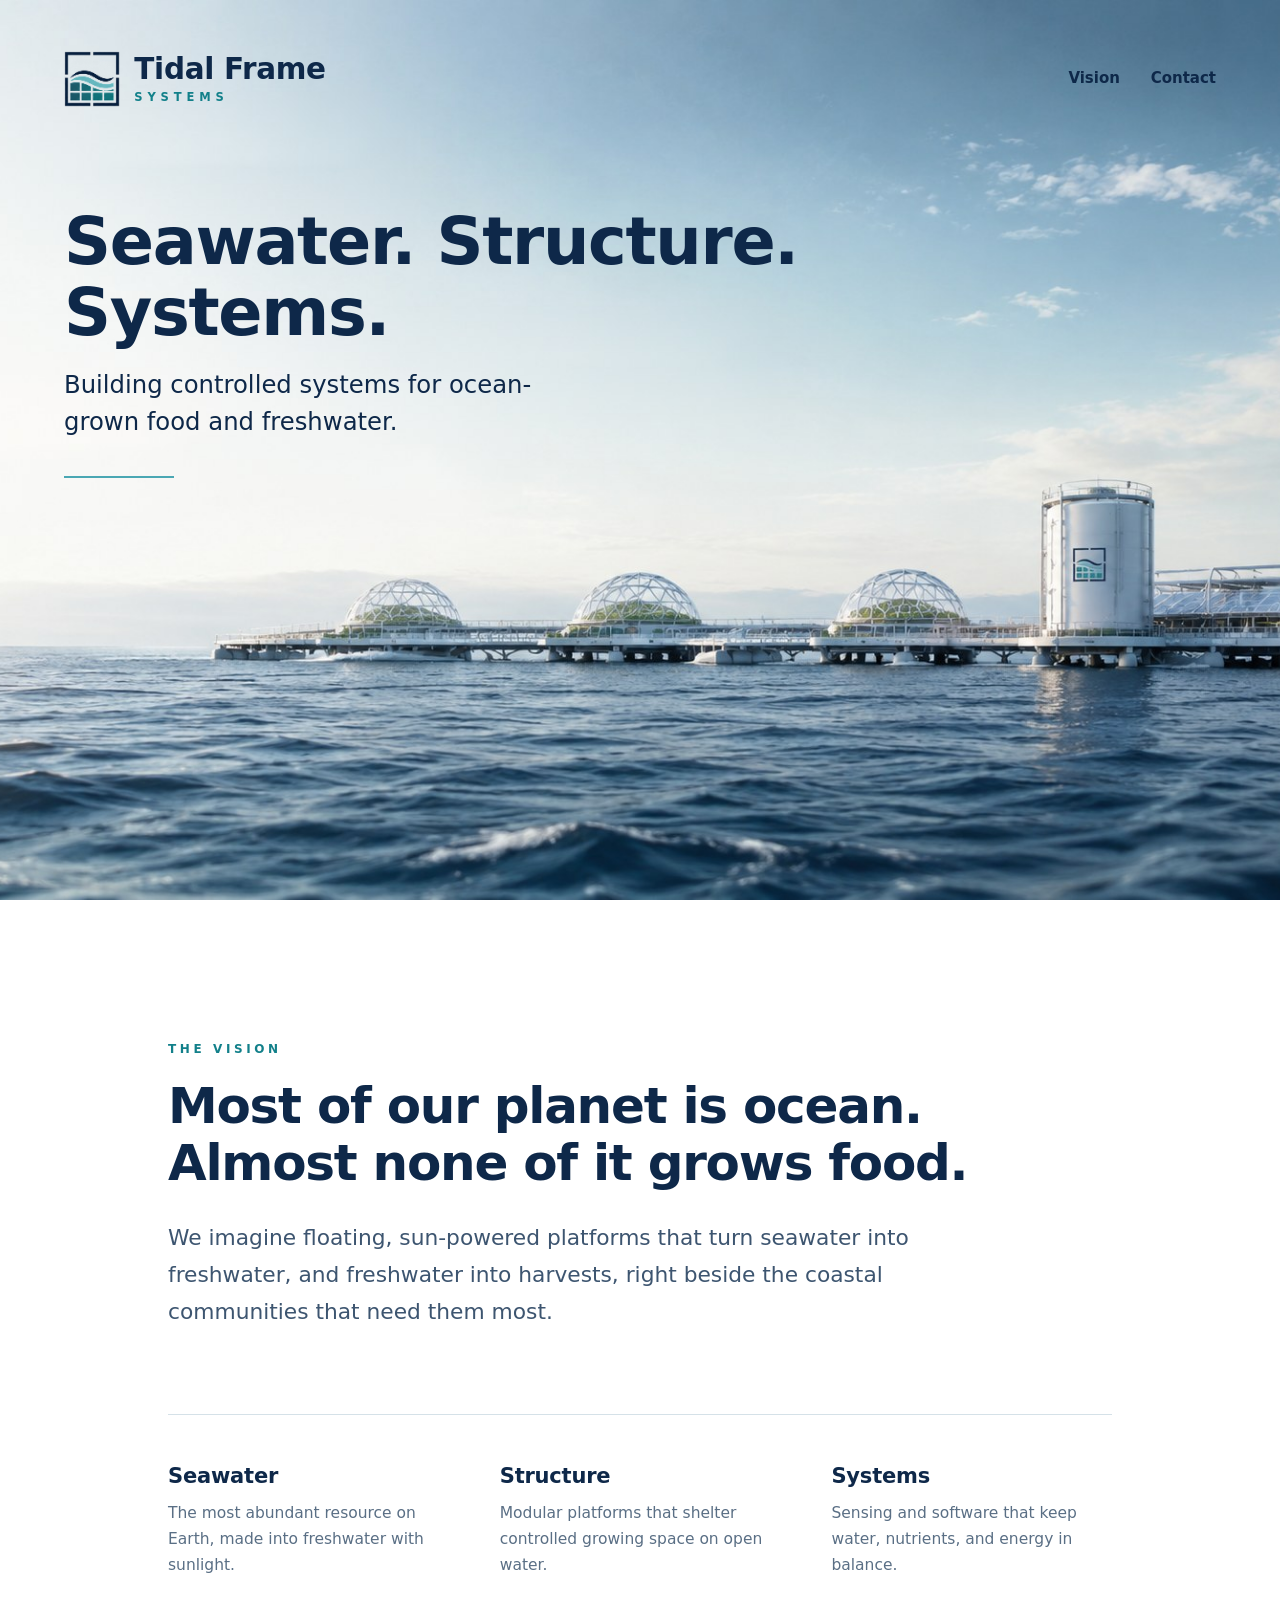
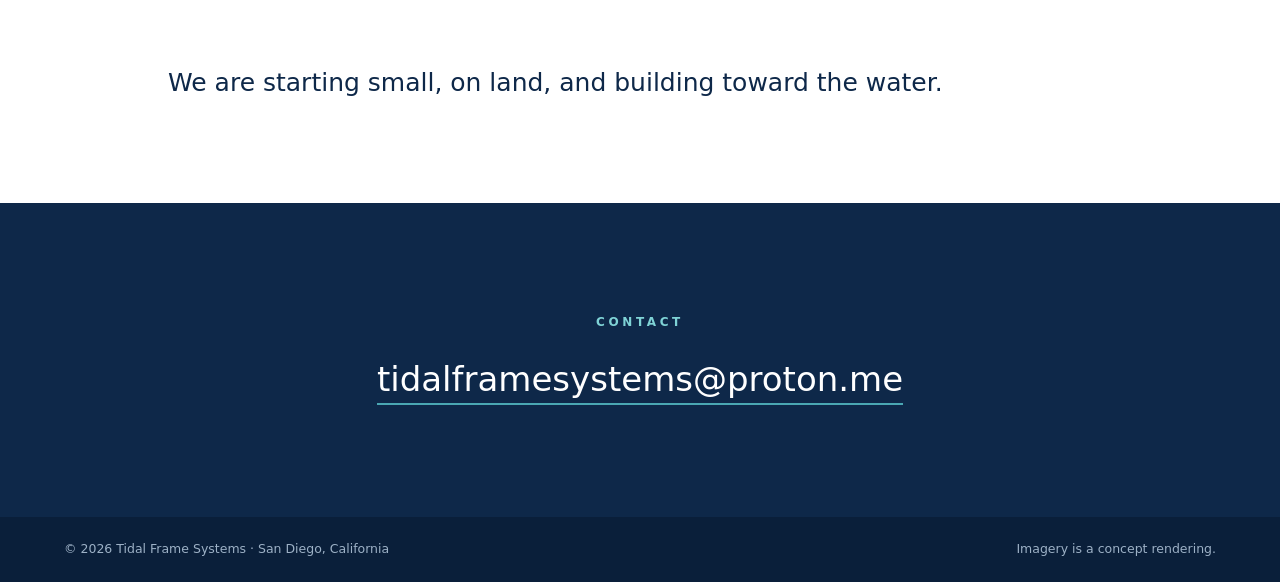
==== index.html @ 836513f4 "Initial commit: Tidal Frame Systems website Co-Authored-By: Claude Opus 5.5 <noreply@anthropic.com>" ====
<!doctype html>
<html lang="en">
<head>
  <meta charset="utf-8">
  <meta name="viewport" content="width=device-width, initial-scale=1">
  <meta name="theme-color" content="#0e2849">
  <title>Tidal Frame Systems — Seawater. Structure. Systems.</title>
  <meta name="description" content="Tidal Frame Systems is building controlled systems for ocean-grown food and freshwater.">
  <meta property="og:type" content="website">
  <meta property="og:url" content="https://tidalframesystems.github.io/">
  <meta property="og:title" content="Tidal Frame Systems">
  <meta property="og:description" content="Building controlled systems for ocean-grown food and freshwater.">
  <meta property="og:image" content="https://tidalframesystems.github.io/assets/social-preview.jpg">
  <meta name="twitter:card" content="summary_large_image">
  <link rel="icon" type="image/png" href="assets/favicon.png">
  <link rel="preload" as="image" href="assets/hero.jpg">
  <link rel="stylesheet" href="styles.css">
</head>
<body>
  <header class="hero" id="top">
    <div class="bar">
      <a class="brand" href="#top" aria-label="Tidal Frame Systems home">
        <img src="assets/tidalframe-mark.png" alt="" width="52" height="52">
        <span class="brand-text"><strong>Tidal Frame</strong><em>Systems</em></span>
      </a>
      <nav aria-label="Main"><a href="#vision">Vision</a><a href="#contact">Contact</a></nav>
    </div>
    <div class="hero-copy">
      <h1>Seawater. Structure. Systems.</h1>
      <p>Building controlled systems for ocean-grown food and freshwater.</p>
      <span class="rule" aria-hidden="true"></span>
    </div>
  </header>

  <main>
    <section class="vision" id="vision">
      <p class="eyebrow">The vision</p>
      <h2>Most of our planet is ocean. Almost none of it grows food.</h2>
      <p class="lede">We imagine floating, sun-powered platforms that turn seawater into freshwater, and freshwater into harvests, right beside the coastal communities that need them most.</p>
      <div class="trio">
        <div><h3>Seawater</h3><p>The most abundant resource on Earth, made into freshwater with sunlight.</p></div>
        <div><h3>Structure</h3><p>Modular platforms that shelter controlled growing space on open water.</p></div>
        <div><h3>Systems</h3><p>Sensing and software that keep water, nutrients, and energy in balance.</p></div>
      </div>
      <p class="closing">We are starting small, on land, and building toward the water.</p>
    </section>

    <section class="contact" id="contact">
      <p class="eyebrow">Contact</p>
      <a href="mailto:tidalframesystems@proton.me">tidalframesystems@proton.me</a>
    </section>
  </main>

  <footer><span>© <span id="year">2026</span> Tidal Frame Systems · San Diego, California</span><span>Imagery is a concept rendering.</span></footer>
  <script>document.getElementById('year').textContent=new Date().getFullYear();</script>
</body>
</html>
---- styles.css ----
:root{--navy:#0e2849;--teal:#12808a;--ink:#1c3350;--muted:#5a6f85;--sky:#eef4f7}
*{box-sizing:border-box}
html{scroll-behavior:smooth}
body{margin:0;font:17px/1.65 "Avenir Next",Montserrat,"Segoe UI",system-ui,-apple-system,Roboto,"Helvetica Neue",Arial,sans-serif;color:var(--ink);background:#fff;-webkit-font-smoothing:antialiased}
a{color:inherit}

/* Hero: the ocean image fills the first screen */
.hero{position:relative;min-height:100vh;min-height:100svh;background:#cfe0ea url(assets/hero.jpg) 60% 100%/cover no-repeat;color:var(--navy);padding:clamp(22px,4vw,56px) clamp(22px,5vw,84px);display:flex;flex-direction:column}
.bar{display:flex;align-items:center;justify-content:space-between;gap:20px}
.brand{display:flex;align-items:center;gap:14px;text-decoration:none}
.brand img{width:clamp(42px,4.4vw,60px);height:auto;display:block}
.brand-text{display:flex;flex-direction:column;line-height:1.05}
.brand-text strong{font-size:clamp(21px,2.3vw,32px);font-weight:600;letter-spacing:-.01em}
.brand-text em{font-style:normal;font-size:clamp(10px,.9vw,12.5px);letter-spacing:.42em;text-transform:uppercase;color:var(--teal);margin-top:6px;font-weight:600}
.bar nav{display:flex;gap:clamp(18px,2.4vw,34px);font-size:15px;font-weight:600}
.bar nav a{text-decoration:none;padding:6px 0;border-bottom:2px solid transparent}
.bar nav a:hover,.bar nav a:focus-visible{border-color:var(--teal)}
.hero-copy{margin-top:clamp(48px,11vh,130px);max-width:960px}
.hero h1{margin:0 0 18px;font-size:clamp(34px,5.1vw,70px);font-weight:600;letter-spacing:-.02em;line-height:1.1}
.hero-copy p{margin:0;font-size:clamp(18px,1.9vw,27px);font-weight:300;line-height:1.5;max-width:22em}
.rule{display:block;width:110px;height:2px;background:#4aa7b3;margin-top:clamp(26px,4vh,44px)}

/* Vision */
.vision{max-width:1040px;margin:0 auto;padding:clamp(72px,11vw,140px) clamp(22px,5vw,48px) clamp(56px,8vw,100px)}
.eyebrow{margin:0 0 18px;font-size:12px;font-weight:700;letter-spacing:.3em;text-transform:uppercase;color:var(--teal)}
h2{margin:0 0 26px;font-size:clamp(28px,4vw,50px);font-weight:600;letter-spacing:-.025em;line-height:1.15;color:var(--navy);max-width:17em}
.lede{font-size:clamp(18px,1.7vw,22px);font-weight:300;line-height:1.7;color:#3d5570;max-width:36em;margin:0}
.trio{display:grid;grid-template-columns:repeat(3,1fr);gap:clamp(22px,4vw,54px);margin:clamp(48px,7vw,84px) 0 0;border-top:1px solid #d5e1e8;padding-top:clamp(28px,4vw,44px)}
.trio h3{margin:0 0 8px;font-size:21px;font-weight:600;color:var(--navy);letter-spacing:-.01em}
.trio p{margin:0;font-size:15.5px;color:var(--muted);line-height:1.65}
.closing{margin:clamp(48px,7vw,84px) 0 0;font-size:clamp(19px,2vw,25px);font-weight:500;color:var(--navy)}

/* Contact */
.contact{background:var(--navy);color:#fff;text-align:center;padding:clamp(64px,9vw,110px) 22px}
.contact .eyebrow{color:#7fd3d6}
.contact a{font-size:clamp(19px,3.2vw,34px);font-weight:500;text-decoration:none;border-bottom:2px solid #4aa7b3;padding-bottom:4px;overflow-wrap:anywhere}
.contact a:hover,.contact a:focus-visible{color:#9be3e4}

footer{background:#0a1f3a;color:#9db1c6;font-size:12.5px;display:flex;flex-wrap:wrap;justify-content:space-between;gap:8px 24px;padding:22px clamp(22px,5vw,84px)}

@media(max-width:720px){
  .hero{background-position:82% 100%}
  .hero-copy{margin-top:9vh}
  .trio{grid-template-columns:1fr}
}
@media(prefers-reduced-motion:reduce){html{scroll-behavior:auto}}
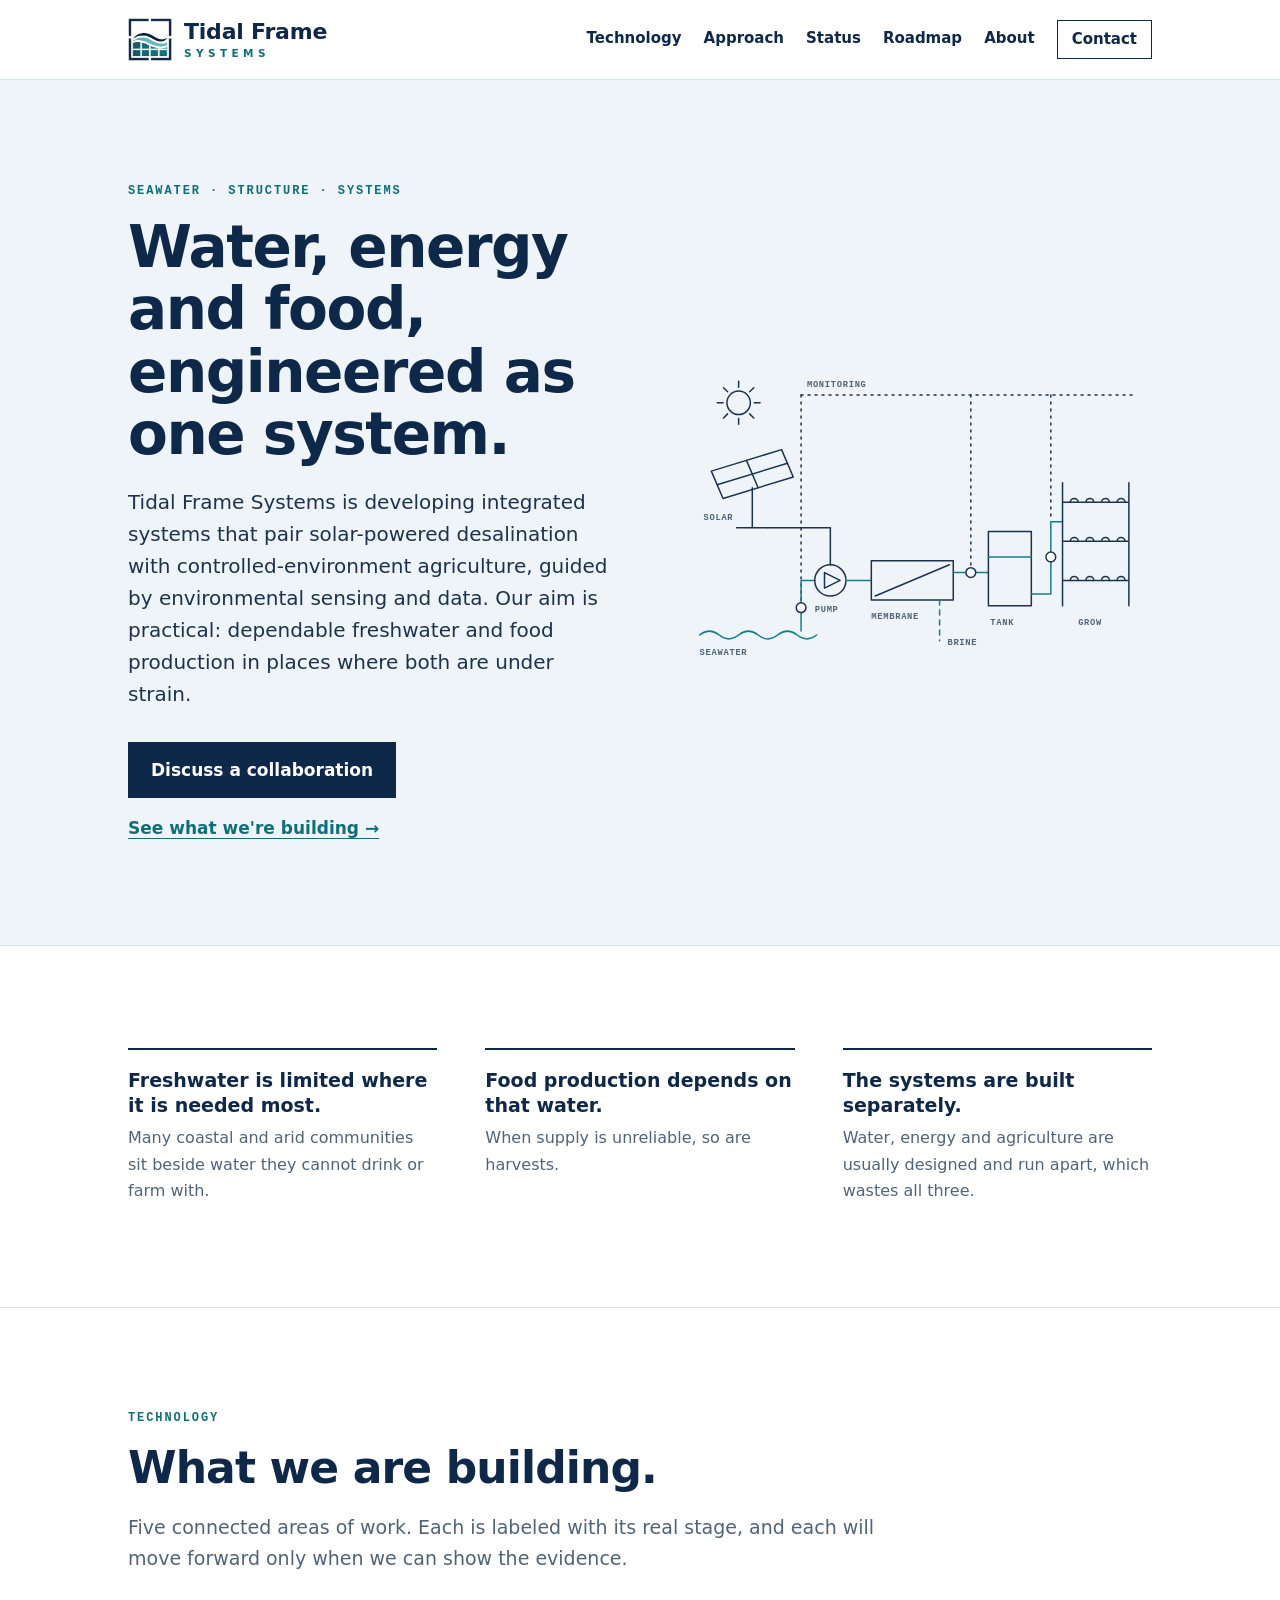
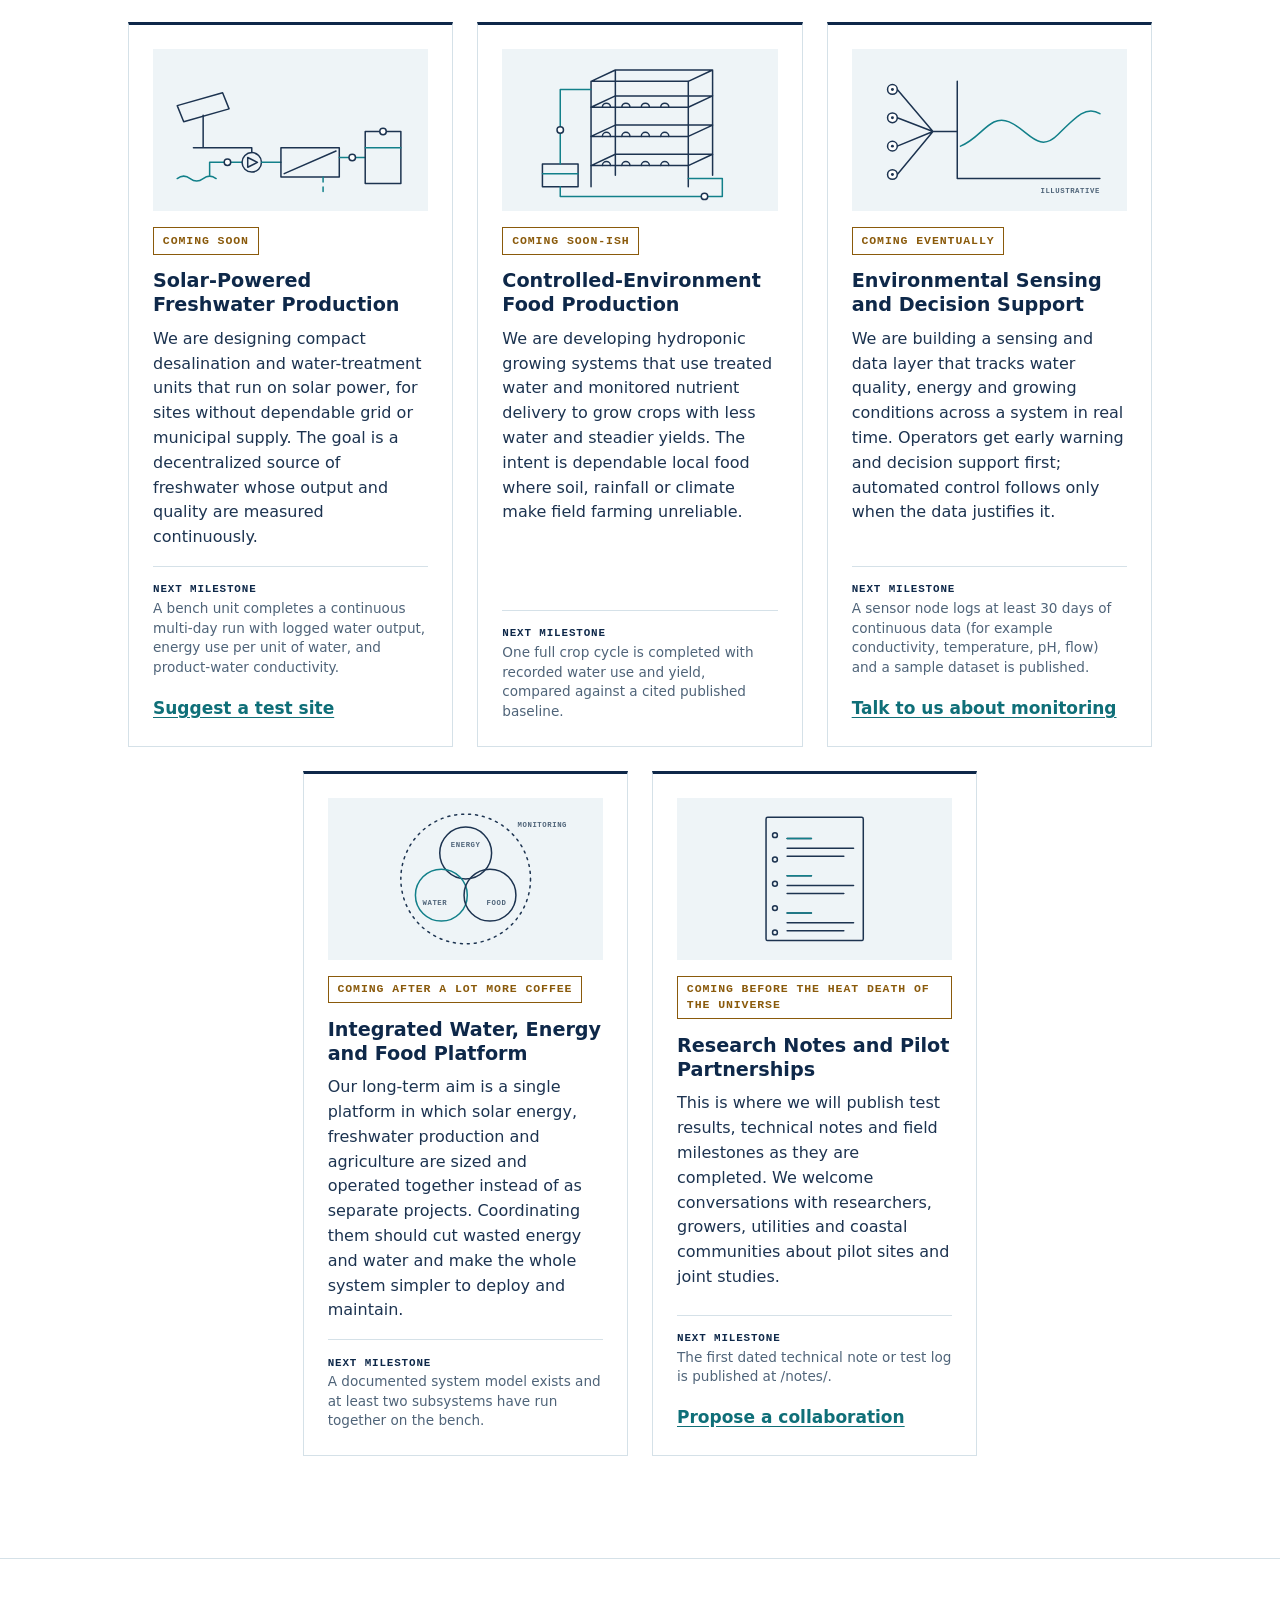
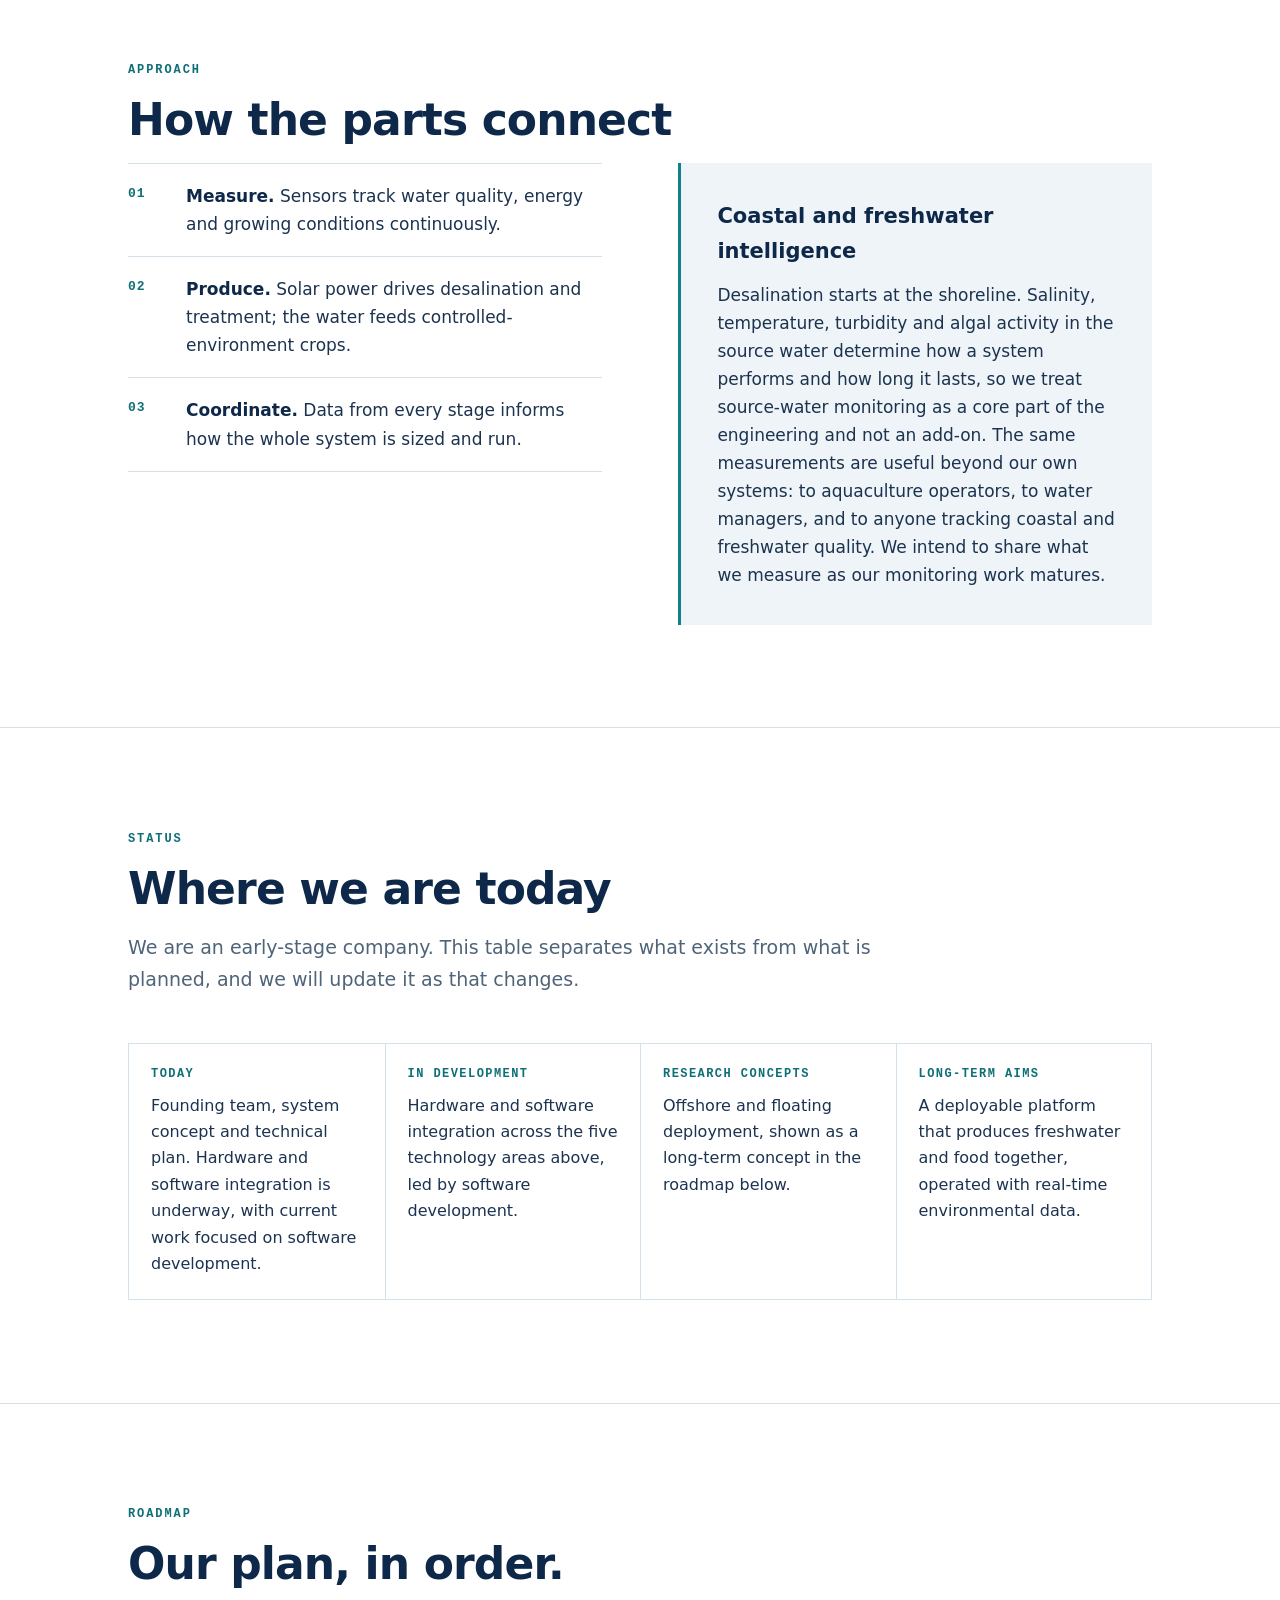
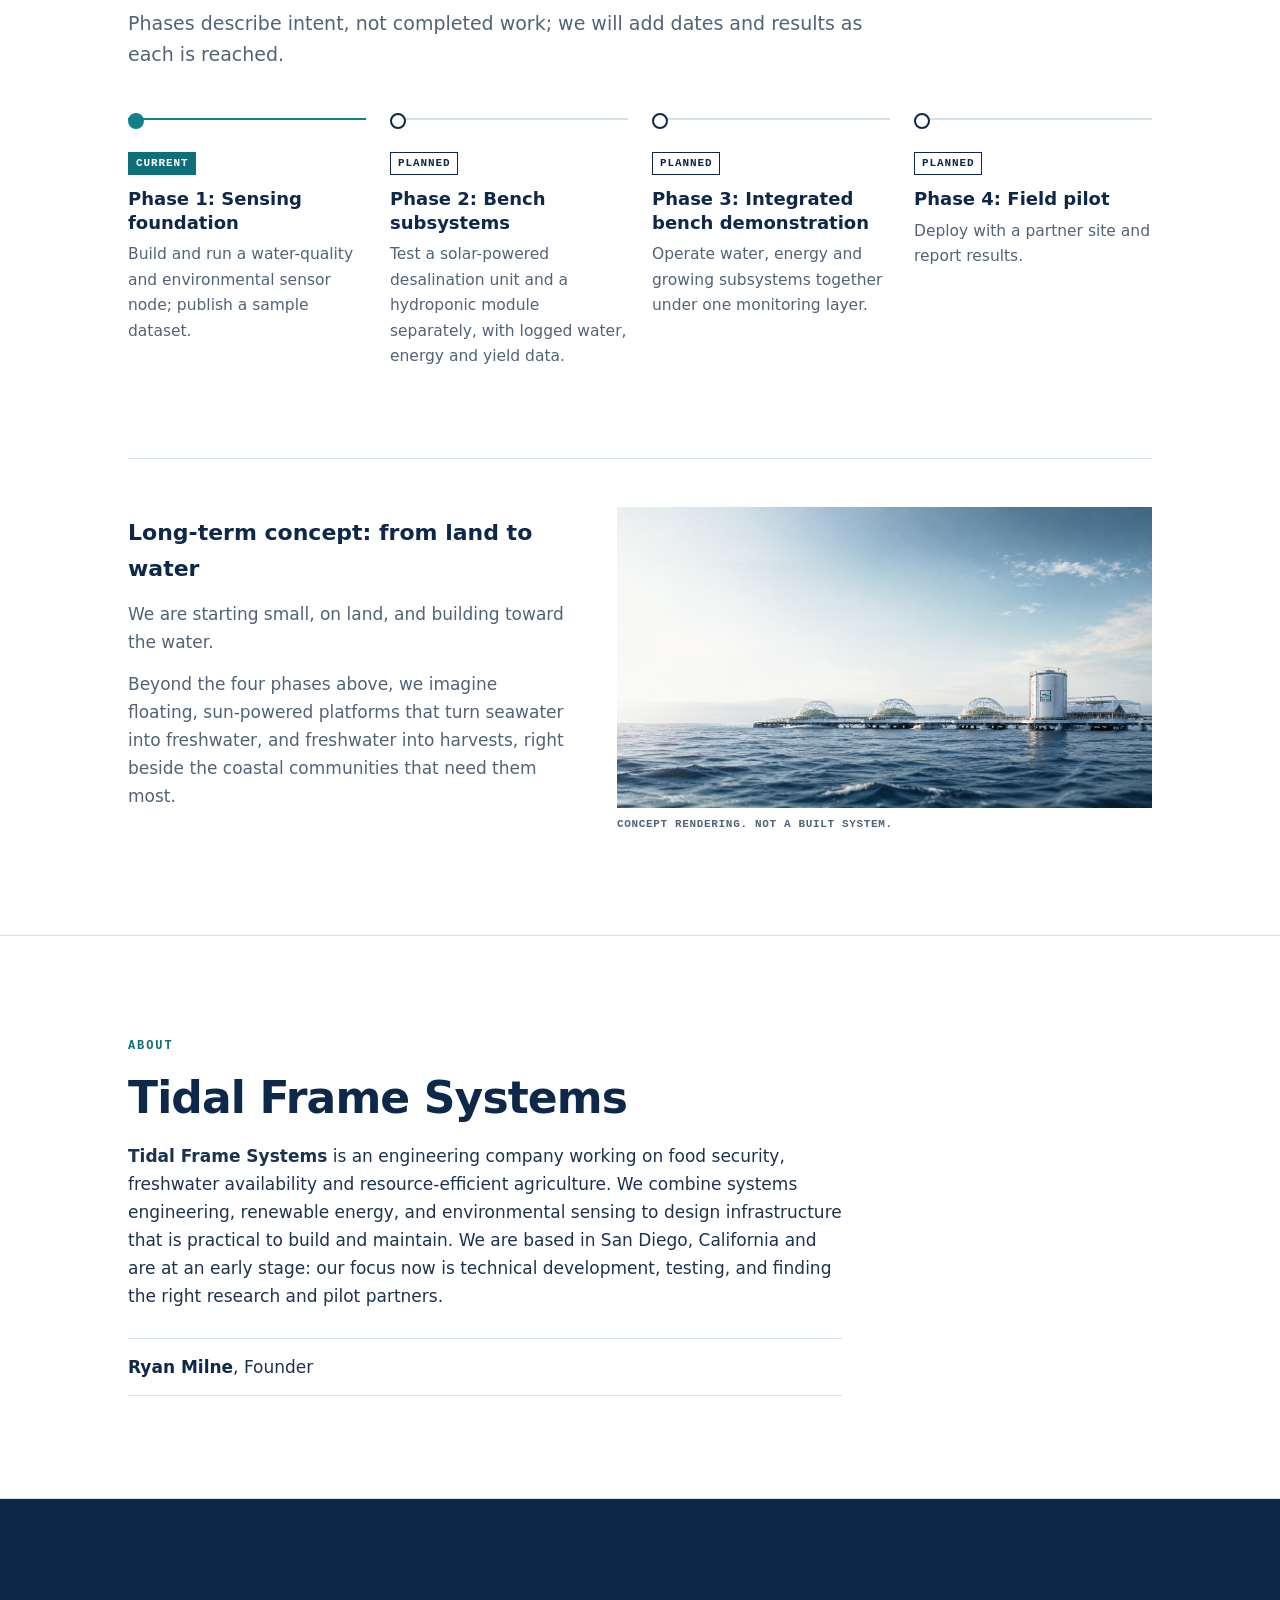
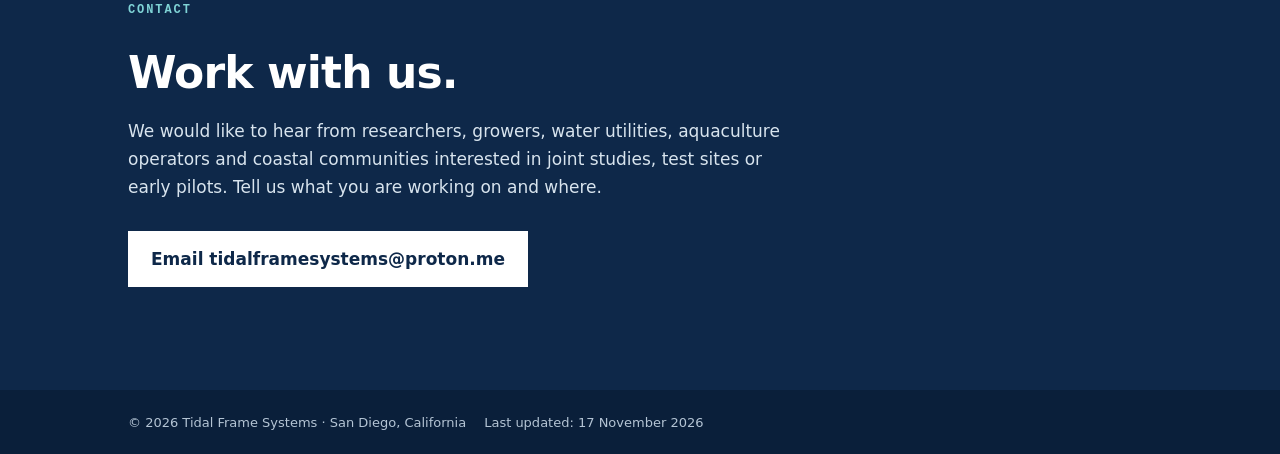
==== commit 1e35b182: "Rebuild site for credibility: technology, status and roadmap - Replace full-screen concept hero with" ====
--- a/index.html
+++ b/index.html
@@ -4,54 +4,332 @@
   <meta charset="utf-8">
   <meta name="viewport" content="width=device-width, initial-scale=1">
   <meta name="theme-color" content="#0e2849">
-  <title>Tidal Frame Systems — Seawater. Structure. Systems.</title>
-  <meta name="description" content="Tidal Frame Systems is building controlled systems for ocean-grown food and freshwater.">
+  <title>Tidal Frame Systems | Integrated water, energy and food systems</title>
+  <meta name="description" content="Tidal Frame Systems is developing solar-powered desalination, controlled-environment agriculture and environmental sensing as one integrated system. Early-stage; open to research and pilot partners.">
   <meta property="og:type" content="website">
   <meta property="og:url" content="https://tidalframesystems.github.io/">
-  <meta property="og:title" content="Tidal Frame Systems">
-  <meta property="og:description" content="Building controlled systems for ocean-grown food and freshwater.">
-  <meta property="og:image" content="https://tidalframesystems.github.io/assets/social-preview.jpg">
-  <meta name="twitter:card" content="summary_large_image">
+  <meta property="og:title" content="Tidal Frame Systems | Integrated water, energy and food systems">
+  <meta property="og:description" content="Tidal Frame Systems is developing solar-powered desalination, controlled-environment agriculture and environmental sensing as one integrated system. Early-stage; open to research and pilot partners.">
+  <meta name="twitter:card" content="summary">
   <link rel="icon" type="image/png" href="assets/favicon.png">
-  <link rel="preload" as="image" href="assets/hero.jpg">
   <link rel="stylesheet" href="styles.css">
 </head>
 <body>
-  <header class="hero" id="top">
-    <div class="bar">
-      <a class="brand" href="#top" aria-label="Tidal Frame Systems home">
-        <img src="assets/tidalframe-mark.png" alt="" width="52" height="52">
+  <a class="skip" href="#main">Skip to content</a>
+
+  <header class="site-header">
+    <div class="wrap bar">
+      <a class="brand" href="#main" aria-label="Tidal Frame Systems, back to top">
+        <img src="assets/tidalframe-mark.png" alt="" width="44" height="43">
         <span class="brand-text"><strong>Tidal Frame</strong><em>Systems</em></span>
       </a>
-      <nav aria-label="Main"><a href="#vision">Vision</a><a href="#contact">Contact</a></nav>
-    </div>
-    <div class="hero-copy">
-      <h1>Seawater. Structure. Systems.</h1>
-      <p>Building controlled systems for ocean-grown food and freshwater.</p>
-      <span class="rule" aria-hidden="true"></span>
+      <nav aria-label="Main">
+        <a href="#technology">Technology</a>
+        <a href="#approach">Approach</a>
+        <a href="#status">Status</a>
+        <a href="#roadmap">Roadmap</a>
+        <a href="#about">About</a>
+        <a class="nav-cta" href="#contact">Contact</a>
+      </nav>
     </div>
   </header>
 
-  <main>
-    <section class="vision" id="vision">
-      <p class="eyebrow">The vision</p>
-      <h2>Most of our planet is ocean. Almost none of it grows food.</h2>
-      <p class="lede">We imagine floating, sun-powered platforms that turn seawater into freshwater, and freshwater into harvests, right beside the coastal communities that need them most.</p>
-      <div class="trio">
-        <div><h3>Seawater</h3><p>The most abundant resource on Earth, made into freshwater with sunlight.</p></div>
-        <div><h3>Structure</h3><p>Modular platforms that shelter controlled growing space on open water.</p></div>
-        <div><h3>Systems</h3><p>Sensing and software that keep water, nutrients, and energy in balance.</p></div>
-      </div>
-      <p class="closing">We are starting small, on land, and building toward the water.</p>
-    </section>
-
-    <section class="contact" id="contact">
-      <p class="eyebrow">Contact</p>
-      <a href="mailto:tidalframesystems@proton.me">tidalframesystems@proton.me</a>
+  <main id="main">
+    <!-- HERO -->
+    <section class="hero" aria-labelledby="hero-title">
+      <div class="wrap hero-grid">
+        <div>
+          <p class="eyebrow">Seawater · Structure · Systems</p>
+          <h1 id="hero-title">Water, energy and food, engineered as one system.</h1>
+          <p class="hero-lede">Tidal Frame Systems is developing integrated systems that pair solar-powered desalination with controlled-environment agriculture, guided by environmental sensing and data. Our aim is practical: dependable freshwater and food production in places where both are under strain.</p>
+          <div class="hero-actions">
+            <a class="btn" href="#contact">Discuss a collaboration</a>
+            <a class="text-link" href="#technology">See what we're building →</a>
+          </div>
+        </div>
+        <figure class="hero-figure">
+          <svg class="dg" viewBox="0 0 480 320" role="img" aria-label="Line diagram of the system: a solar panel powers a pump that draws seawater through a membrane unit into a freshwater tank, which feeds a hydroponic grow rack. Sensor points along the water path report to a shared monitoring line.">
+            <path d="M120 40H460" class="bus"/>
+            <text x="126" y="32">MONITORING</text>
+            <path d="M120 40V253M294 40V217M376 40V164" class="bus"/>
+            <circle cx="56" cy="48" r="12"/>
+            <path d="M72 48h6M40 48h-6M56 32v-6M56 64v6M67.3 36.7l4.2-4.2M44.7 36.7l-4.2-4.2M67.3 59.3l4.2 4.2M44.7 59.3l-4.2 4.2"/>
+            <polygon points="28,118 100,96 112,124 40,146"/>
+            <path d="M64 107L76 135M34 132L106 110"/>
+            <path d="M70 135V176M54 176H86"/>
+            <text x="20" y="168">SOLAR</text>
+            <path d="M86 176H150V214"/>
+            <path d="M16 286q10-8 20 0t20 0t20 0t20 0t20 0t20 0" class="w"/>
+            <text x="16" y="306">SEAWATER</text>
+            <path d="M120 282V230H134" class="w"/>
+            <circle cx="150" cy="230" r="16"/>
+            <path d="M144 222L160 230L144 238Z"/>
+            <text x="134" y="262">PUMP</text>
+            <path d="M166 230H192" class="w"/>
+            <rect x="192" y="210" width="84" height="40"/>
+            <path d="M196 246L272 214"/>
+            <text x="192" y="270">MEMBRANE</text>
+            <path d="M262 250V292" class="w dash"/>
+            <text x="270" y="296">BRINE</text>
+            <path d="M276 222H312" class="w"/>
+            <rect x="312" y="180" width="44" height="76"/>
+            <path d="M312 206H356" class="w"/>
+            <text x="314" y="276">TANK</text>
+            <path d="M356 244H376V170H388" class="w"/>
+            <path d="M388 130V256M456 130V256M388 150H456M388 190H456M388 230H456"/>
+            <path d="M396 150a4 4 0 0 1 8 0m8 0a4 4 0 0 1 8 0m8 0a4 4 0 0 1 8 0m8 0a4 4 0 0 1 8 0M396 190a4 4 0 0 1 8 0m8 0a4 4 0 0 1 8 0m8 0a4 4 0 0 1 8 0m8 0a4 4 0 0 1 8 0M396 230a4 4 0 0 1 8 0m8 0a4 4 0 0 1 8 0m8 0a4 4 0 0 1 8 0m8 0a4 4 0 0 1 8 0"/>
+            <text x="404" y="276">GROW</text>
+            <circle cx="120" cy="258" r="5" class="s"/>
+            <circle cx="294" cy="222" r="5" class="s"/>
+            <circle cx="376" cy="206" r="5" class="s"/>
+          </svg>
+        </figure>
+      </div>
+    </section>
+
+    <!-- PROBLEM -->
+    <section class="section" aria-labelledby="problem-title">
+      <div class="wrap">
+        <h2 class="visually-hidden" id="problem-title">The problem</h2>
+        <ul class="problem-list">
+          <li><strong>Freshwater is limited where it is needed most.</strong>Many coastal and arid communities sit beside water they cannot drink or farm with.</li>
+          <li><strong>Food production depends on that water.</strong>When supply is unreliable, so are harvests.</li>
+          <li><strong>The systems are built separately.</strong>Water, energy and agriculture are usually designed and run apart, which wastes all three.</li>
+        </ul>
+      </div>
+    </section>
+
+    <!-- TECHNOLOGY -->
+    <section class="section" id="technology" aria-labelledby="technology-title">
+      <div class="wrap">
+        <p class="eyebrow">Technology</p>
+        <h2 id="technology-title">What we are building.</h2>
+        <p class="intro">Five connected areas of work. Each is labeled with its real stage, and each will move forward only when we can show the evidence.</p>
+
+        <div class="card-grid">
+          <!-- A. Sustainable Water -->
+          <article class="tech-card" data-status="coming-soon" aria-labelledby="card-water-title">
+            <figure class="tech-card__figure">
+              <svg class="dg" viewBox="0 0 320 180" role="img" aria-label="Line diagram of a solar panel powering a pump and membrane unit that fills a freshwater tank, with sensor points marked.">
+                <polygon points="20,60 76,44 84,64 28,80"/>
+                <path d="M52 72V112M40 112H64M64 112H112V118"/>
+                <path d="M20 150q8-6 16 0t16 0t16 0" class="w"/>
+                <path d="M60 146V130H100" class="w"/>
+                <circle cx="112" cy="130" r="12"/>
+                <path d="M107 124L119 130L107 136Z"/>
+                <path d="M124 130H148" class="w"/>
+                <rect x="148" y="112" width="72" height="36"/>
+                <path d="M152 144L216 116"/>
+                <path d="M200 148V166" class="w dash"/>
+                <path d="M220 124H252" class="w"/>
+                <rect x="252" y="92" width="44" height="64"/>
+                <path d="M252 112H296" class="w"/>
+                <circle cx="82" cy="130" r="4" class="s"/>
+                <circle cx="236" cy="124" r="4" class="s"/>
+                <circle cx="274" cy="92" r="4" class="s"/>
+              </svg>
+            </figure>
+            <p class="tech-card__status">Coming soon</p>
+            <h3 class="tech-card__title" id="card-water-title">Solar-Powered Freshwater Production</h3>
+            <p class="tech-card__body">We are designing compact desalination and water-treatment units that run on solar power, for sites without dependable grid or municipal supply. The goal is a decentralized source of freshwater whose output and quality are measured continuously.</p>
+            <p class="tech-card__milestone"><b>Next milestone</b>A bench unit completes a continuous multi-day run with logged water output, energy use per unit of water, and product-water conductivity.</p>
+            <a class="tech-card__action" href="#contact">Suggest a test site</a>
+          </article>
+
+          <!-- B. Intelligent Agriculture -->
+          <article class="tech-card" data-status="coming-soon" aria-labelledby="card-agri-title">
+            <figure class="tech-card__figure">
+              <svg class="dg" viewBox="0 0 320 180" role="img" aria-label="Line drawing of a three-tier hydroponic rack with a recirculating water loop.">
+                <path d="M100 30V160M220 30V160M130 16V146M250 16V146M100 30H220L250 16H130Z"/>
+                <path d="M100 62H220L250 48H130ZM100 98H220L250 84H130ZM100 134H220L250 120H130Z"/>
+                <path d="M114 62a5 5 0 0 1 10 0m14 0a5 5 0 0 1 10 0m14 0a5 5 0 0 1 10 0m14 0a5 5 0 0 1 10 0M114 98a5 5 0 0 1 10 0m14 0a5 5 0 0 1 10 0m14 0a5 5 0 0 1 10 0m14 0a5 5 0 0 1 10 0M114 134a5 5 0 0 1 10 0m14 0a5 5 0 0 1 10 0m14 0a5 5 0 0 1 10 0m14 0a5 5 0 0 1 10 0"/>
+                <rect x="40" y="132" width="44" height="28"/>
+                <path d="M40 144H84" class="w"/>
+                <path d="M62 132V40H100" class="w"/>
+                <path d="M220 150H262V172H62V160" class="w"/>
+                <circle cx="62" cy="90" r="4" class="s"/>
+                <circle cx="240" cy="172" r="4" class="s"/>
+              </svg>
+            </figure>
+            <p class="tech-card__status">Coming soon-ish</p>
+            <h3 class="tech-card__title" id="card-agri-title">Controlled-Environment Food Production</h3>
+            <p class="tech-card__body">We are developing hydroponic growing systems that use treated water and monitored nutrient delivery to grow crops with less water and steadier yields. The intent is dependable local food where soil, rainfall or climate make field farming unreliable.</p>
+            <p class="tech-card__milestone"><b>Next milestone</b>One full crop cycle is completed with recorded water use and yield, compared against a cited published baseline.</p>
+          </article>
+
+          <!-- C. AI and Environmental Intelligence -->
+          <article class="tech-card" data-status="coming-soon" aria-labelledby="card-sensing-title">
+            <figure class="tech-card__figure">
+              <svg class="dg" viewBox="0 0 320 180" role="img" aria-label="Schematic of four sensor nodes sending readings to a single monitoring trace. Illustrative, not measured data.">
+                <path d="M46 40L90 92M46 75L90 92M46 110L90 92M46 145L90 92M90 92H120"/>
+                <circle cx="40" cy="40" r="6" class="s"/>
+                <circle cx="40" cy="75" r="6" class="s"/>
+                <circle cx="40" cy="110" r="6" class="s"/>
+                <circle cx="40" cy="145" r="6" class="s"/>
+                <circle cx="40" cy="40" r="1.8" class="dot"/>
+                <circle cx="40" cy="75" r="1.8" class="dot"/>
+                <circle cx="40" cy="110" r="1.8" class="dot"/>
+                <circle cx="40" cy="145" r="1.8" class="dot"/>
+                <path d="M120 30V150H296"/>
+                <path d="M124 110C150 100 160 70 184 80S220 120 244 96S280 60 296 70" class="w"/>
+                <text x="296" y="168" text-anchor="end">ILLUSTRATIVE</text>
+              </svg>
+            </figure>
+            <p class="tech-card__status">Coming eventually</p>
+            <h3 class="tech-card__title" id="card-sensing-title">Environmental Sensing and Decision Support</h3>
+            <p class="tech-card__body">We are building a sensing and data layer that tracks water quality, energy and growing conditions across a system in real time. Operators get early warning and decision support first; automated control follows only when the data justifies it.</p>
+            <p class="tech-card__milestone"><b>Next milestone</b>A sensor node logs at least 30 days of continuous data (for example conductivity, temperature, pH, flow) and a sample dataset is published.</p>
+            <a class="tech-card__action" href="#contact">Talk to us about monitoring</a>
+          </article>
+
+          <!-- D. Integrated Resource Systems -->
+          <article class="tech-card" data-status="coming-soon" aria-labelledby="card-platform-title">
+            <figure class="tech-card__figure">
+              <svg class="dg" viewBox="0 0 320 180" role="img" aria-label="Block diagram of three linked loops for energy, water and food inside a monitoring ring.">
+                <circle cx="160" cy="90" r="80" class="bus"/>
+                <circle cx="160" cy="58" r="32"/>
+                <circle cx="130" cy="110" r="32" class="w"/>
+                <circle cx="190" cy="110" r="32"/>
+                <text x="160" y="50" text-anchor="middle">ENERGY</text>
+                <text x="122" y="122" text-anchor="middle">WATER</text>
+                <text x="198" y="122" text-anchor="middle">FOOD</text>
+                <text x="224" y="26">MONITORING</text>
+              </svg>
+            </figure>
+            <p class="tech-card__status">Coming after a lot more coffee</p>
+            <h3 class="tech-card__title" id="card-platform-title">Integrated Water, Energy and Food Platform</h3>
+            <p class="tech-card__body">Our long-term aim is a single platform in which solar energy, freshwater production and agriculture are sized and operated together instead of as separate projects. Coordinating them should cut wasted energy and water and make the whole system simpler to deploy and maintain.</p>
+            <p class="tech-card__milestone"><b>Next milestone</b>A documented system model exists and at least two subsystems have run together on the bench.</p>
+          </article>
+
+          <!-- E. Research, Prototypes and Partnerships -->
+          <article class="tech-card" data-status="coming-soon" aria-labelledby="card-notes-title">
+            <figure class="tech-card__figure">
+              <svg class="dg" viewBox="0 0 320 180" role="img" aria-label="Outline of a notebook page with empty dated entries.">
+                <rect x="100" y="14" width="120" height="152" rx="2"/>
+                <circle cx="111" cy="36" r="3"/>
+                <circle cx="111" cy="66" r="3"/>
+                <circle cx="111" cy="96" r="3"/>
+                <circle cx="111" cy="126" r="3"/>
+                <circle cx="111" cy="156" r="3"/>
+                <path d="M126 40H156M126 52H208M126 62H196" />
+                <path d="M126 86H156M126 98H208M126 108H196" />
+                <path d="M126 132H156M126 144H208M126 154H196" />
+                <path d="M126 40H156M126 86H156M126 132H156" class="w"/>
+              </svg>
+            </figure>
+            <p class="tech-card__status">Coming before the heat death of the universe</p>
+            <h3 class="tech-card__title" id="card-notes-title">Research Notes and Pilot Partnerships</h3>
+            <p class="tech-card__body">This is where we will publish test results, technical notes and field milestones as they are completed. We welcome conversations with researchers, growers, utilities and coastal communities about pilot sites and joint studies.</p>
+            <p class="tech-card__milestone"><b>Next milestone</b>The first dated technical note or test log is published at /notes/.</p>
+            <a class="tech-card__action" href="#contact">Propose a collaboration</a>
+          </article>
+        </div>
+      </div>
+    </section>
+
+    <!-- APPROACH -->
+    <section class="section" id="approach" aria-labelledby="approach-title">
+      <div class="wrap">
+        <p class="eyebrow">Approach</p>
+        <h2 id="approach-title">How the parts connect</h2>
+        <div class="approach-grid">
+          <ol class="steps">
+            <li><p><strong>Measure.</strong> Sensors track water quality, energy and growing conditions continuously.</p></li>
+            <li><p><strong>Produce.</strong> Solar power drives desalination and treatment; the water feeds controlled-environment crops.</p></li>
+            <li><p><strong>Coordinate.</strong> Data from every stage informs how the whole system is sized and run.</p></li>
+          </ol>
+          <div class="aside">
+            <h3>Coastal and freshwater intelligence</h3>
+            <p>Desalination starts at the shoreline. Salinity, temperature, turbidity and algal activity in the source water determine how a system performs and how long it lasts, so we treat source-water monitoring as a core part of the engineering and not an add-on. The same measurements are useful beyond our own systems: to aquaculture operators, to water managers, and to anyone tracking coastal and freshwater quality. We intend to share what we measure as our monitoring work matures.</p>
+          </div>
+        </div>
+      </div>
+    </section>
+
+    <!-- STATUS -->
+    <section class="section" id="status" aria-labelledby="status-title">
+      <div class="wrap">
+        <p class="eyebrow">Status</p>
+        <h2 id="status-title">Where we are today</h2>
+        <p class="intro">We are an early-stage company. This table separates what exists from what is planned, and we will update it as that changes.</p>
+        <div class="status-grid">
+          <div class="status-col">
+            <h3>Today</h3>
+            <p>Founding team, system concept and technical plan. Hardware and software integration is underway, with current work focused on software development.</p>
+          </div>
+          <div class="status-col">
+            <h3>In development</h3>
+            <p>Hardware and software integration across the five technology areas above, led by software development.</p>
+          </div>
+          <div class="status-col">
+            <h3>Research concepts</h3>
+            <p>Offshore and floating deployment, shown as a long-term concept in the roadmap below.</p>
+          </div>
+          <div class="status-col">
+            <h3>Long-term aims</h3>
+            <p>A deployable platform that produces freshwater and food together, operated with real-time environmental data.</p>
+          </div>
+        </div>
+      </div>
+    </section>
+
+    <!-- ROADMAP -->
+    <section class="section" id="roadmap" aria-labelledby="roadmap-title">
+      <div class="wrap">
+        <p class="eyebrow">Roadmap</p>
+        <h2 id="roadmap-title">Our plan, in order.</h2>
+        <p class="intro">Phases describe intent, not completed work; we will add dates and results as each is reached.</p>
+        <ol class="stepper">
+          <li class="is-current"><span class="chip chip--current">Current</span><h3>Phase 1: Sensing foundation</h3><p>Build and run a water-quality and environmental sensor node; publish a sample dataset.</p></li>
+          <li><span class="chip">Planned</span><h3>Phase 2: Bench subsystems</h3><p>Test a solar-powered desalination unit and a hydroponic module separately, with logged water, energy and yield data.</p></li>
+          <li><span class="chip">Planned</span><h3>Phase 3: Integrated bench demonstration</h3><p>Operate water, energy and growing subsystems together under one monitoring layer.</p></li>
+          <li><span class="chip">Planned</span><h3>Phase 4: Field pilot</h3><p>Deploy with a partner site and report results.</p></li>
+        </ol>
+
+        <div class="concept">
+          <div>
+            <h3>Long-term concept: from land to water</h3>
+            <p>We are starting small, on land, and building toward the water.</p>
+            <p>Beyond the four phases above, we imagine floating, sun-powered platforms that turn seawater into freshwater, and freshwater into harvests, right beside the coastal communities that need them most.</p>
+          </div>
+          <figure>
+            <img src="assets/hero.jpg" alt="Concept rendering of floating platforms at sea, with glass growing domes, a storage tank and solar canopies." width="1672" height="941" loading="lazy" decoding="async">
+            <figcaption>Concept rendering. Not a built system.</figcaption>
+          </figure>
+        </div>
+      </div>
+    </section>
+
+    <!-- ABOUT -->
+    <section class="section about" id="about" aria-labelledby="about-title">
+      <div class="wrap">
+        <p class="eyebrow">About</p>
+        <h2 id="about-title">Tidal Frame Systems</h2>
+        <p><strong>Tidal Frame Systems</strong> is an engineering company working on food security, freshwater availability and resource-efficient agriculture. We combine systems engineering, renewable energy, and environmental sensing to design infrastructure that is practical to build and maintain. We are based in San Diego, California and are at an early stage: our focus now is technical development, testing, and finding the right research and pilot partners.</p>
+        <h3 class="visually-hidden">Team</h3>
+        <ul class="team">
+          <li><strong>Ryan Milne</strong>, Founder</li>
+        </ul>
+      </div>
+    </section>
+
+    <!-- CONTACT -->
+    <section class="section contact" id="contact" aria-labelledby="contact-title">
+      <div class="wrap">
+        <p class="eyebrow">Contact</p>
+        <h2 id="contact-title">Work with us.</h2>
+        <p>We would like to hear from researchers, growers, water utilities, aquaculture operators and coastal communities interested in joint studies, test sites or early pilots. Tell us what you are working on and where.</p>
+        <a class="btn" href="mailto:tidalframesystems@proton.me?subject=Collaboration%20inquiry">Email tidalframesystems@proton.me</a>
+      </div>
     </section>
   </main>
 
-  <footer><span>© <span id="year">2026</span> Tidal Frame Systems · San Diego, California</span><span>Imagery is a concept rendering.</span></footer>
-  <script>document.getElementById('year').textContent=new Date().getFullYear();</script>
+  <footer>
+    <div class="wrap">
+      <span>© 2026 Tidal Frame Systems · San Diego, California</span>
+      <span>Last updated: 17 November 2026</span>
+    </div>
+  </footer>
 </body>
 </html>
--- a/styles.css
+++ b/styles.css
@@ -1,46 +1,172 @@
-:root{--navy:#0e2849;--teal:#12808a;--ink:#1c3350;--muted:#5a6f85;--sky:#eef4f7}
+/* Tidal Frame Systems: site styles. No build step, no web fonts.
+   Brand colors (navy, teal, ink) are kept and mapped onto the token names
+   the status-card component expects. */
+:root{
+  /* existing brand */
+  --navy:#0e2849; --teal:#12808a; --ink:#1c3350; --muted:#4f6479; --sky:#eef4f7;
+  /* component tokens, mapped onto the brand */
+  --deep:var(--navy);
+  --teal-ink:#0f6f78;          /* teal for small text on tinted backgrounds (passes 4.5:1) */
+  --paper:var(--sky);
+  --rule:#d5e1e8;
+  --amber:#8A5A0B;
+  --white:#fff;
+  --mono:ui-monospace,SFMono-Regular,Menlo,Consolas,monospace;
+  --sans:"Avenir Next",Montserrat,"Segoe UI",system-ui,-apple-system,Roboto,"Helvetica Neue",Arial,sans-serif;
+  --gutter:clamp(16px,5vw,48px);
+}
 *{box-sizing:border-box}
 html{scroll-behavior:smooth}
-body{margin:0;font:17px/1.65 "Avenir Next",Montserrat,"Segoe UI",system-ui,-apple-system,Roboto,"Helvetica Neue",Arial,sans-serif;color:var(--ink);background:#fff;-webkit-font-smoothing:antialiased}
+body{margin:0;font:17px/1.65 var(--sans);color:var(--ink);background:var(--white);-webkit-font-smoothing:antialiased;overflow-wrap:break-word}
 a{color:inherit}
+a:focus-visible,.btn:focus-visible{outline:2px solid var(--teal);outline-offset:3px}
+img{max-width:100%;height:auto}
+.wrap{max-width:1120px;margin:0 auto;padding:0 var(--gutter)}
+.visually-hidden{position:absolute;width:1px;height:1px;overflow:hidden;clip:rect(0 0 0 0);white-space:nowrap}
+.skip{position:absolute;left:12px;top:-60px;background:var(--navy);color:#fff;padding:10px 14px;z-index:10;text-decoration:none}
+.skip:focus{top:12px}
 
-/* Hero: the ocean image fills the first screen */
-.hero{position:relative;min-height:100vh;min-height:100svh;background:#cfe0ea url(assets/hero.jpg) 60% 100%/cover no-repeat;color:var(--navy);padding:clamp(22px,4vw,56px) clamp(22px,5vw,84px);display:flex;flex-direction:column}
-.bar{display:flex;align-items:center;justify-content:space-between;gap:20px}
-.brand{display:flex;align-items:center;gap:14px;text-decoration:none}
-.brand img{width:clamp(42px,4.4vw,60px);height:auto;display:block}
+/* Header + navigation (wraps on small screens; no JavaScript) */
+.site-header{border-bottom:1px solid var(--rule);background:var(--white)}
+.bar{display:flex;align-items:center;justify-content:space-between;flex-wrap:wrap;gap:14px 28px;padding-top:18px;padding-bottom:18px}
+.brand{display:flex;align-items:center;gap:12px;text-decoration:none;color:var(--navy)}
+.brand img{width:44px;height:auto;display:block}
 .brand-text{display:flex;flex-direction:column;line-height:1.05}
-.brand-text strong{font-size:clamp(21px,2.3vw,32px);font-weight:600;letter-spacing:-.01em}
-.brand-text em{font-style:normal;font-size:clamp(10px,.9vw,12.5px);letter-spacing:.42em;text-transform:uppercase;color:var(--teal);margin-top:6px;font-weight:600}
-.bar nav{display:flex;gap:clamp(18px,2.4vw,34px);font-size:15px;font-weight:600}
+.brand-text strong{font-size:22px;font-weight:600;letter-spacing:-.01em}
+.brand-text em{font-style:normal;font-size:10.5px;letter-spacing:.42em;text-transform:uppercase;color:var(--teal-ink);margin-top:5px;font-weight:600}
+.bar nav{display:flex;flex-wrap:wrap;align-items:center;gap:6px 22px;font-size:15px;font-weight:600;color:var(--navy)}
 .bar nav a{text-decoration:none;padding:6px 0;border-bottom:2px solid transparent}
-.bar nav a:hover,.bar nav a:focus-visible{border-color:var(--teal)}
-.hero-copy{margin-top:clamp(48px,11vh,130px);max-width:960px}
-.hero h1{margin:0 0 18px;font-size:clamp(34px,5.1vw,70px);font-weight:600;letter-spacing:-.02em;line-height:1.1}
-.hero-copy p{margin:0;font-size:clamp(18px,1.9vw,27px);font-weight:300;line-height:1.5;max-width:22em}
-.rule{display:block;width:110px;height:2px;background:#4aa7b3;margin-top:clamp(26px,4vh,44px)}
+.bar nav a:hover{border-color:var(--teal)}
+.bar nav a.nav-cta{border:1.5px solid var(--navy);padding:6px 14px}
+.bar nav a.nav-cta:hover{background:var(--navy);color:#fff}
 
-/* Vision */
-.vision{max-width:1040px;margin:0 auto;padding:clamp(72px,11vw,140px) clamp(22px,5vw,48px) clamp(56px,8vw,100px)}
-.eyebrow{margin:0 0 18px;font-size:12px;font-weight:700;letter-spacing:.3em;text-transform:uppercase;color:var(--teal)}
-h2{margin:0 0 26px;font-size:clamp(28px,4vw,50px);font-weight:600;letter-spacing:-.025em;line-height:1.15;color:var(--navy);max-width:17em}
-.lede{font-size:clamp(18px,1.7vw,22px);font-weight:300;line-height:1.7;color:#3d5570;max-width:36em;margin:0}
-.trio{display:grid;grid-template-columns:repeat(3,1fr);gap:clamp(22px,4vw,54px);margin:clamp(48px,7vw,84px) 0 0;border-top:1px solid #d5e1e8;padding-top:clamp(28px,4vw,44px)}
-.trio h3{margin:0 0 8px;font-size:21px;font-weight:600;color:var(--navy);letter-spacing:-.01em}
-.trio p{margin:0;font-size:15.5px;color:var(--muted);line-height:1.65}
-.closing{margin:clamp(48px,7vw,84px) 0 0;font-size:clamp(19px,2vw,25px);font-weight:500;color:var(--navy)}
+/* Shared section pieces */
+section{border-bottom:1px solid var(--rule)}
+.section{padding-top:clamp(56px,8vw,104px);padding-bottom:clamp(56px,8vw,104px)}
+.eyebrow{margin:0 0 16px;font:600 12px/1.4 var(--mono);letter-spacing:.16em;text-transform:uppercase;color:var(--teal-ink)}
+h1,h2,h3{color:var(--navy);font-weight:600}
+h2{margin:0 0 18px;font-size:clamp(28px,3.6vw,44px);letter-spacing:-.02em;line-height:1.15;max-width:20em}
+.intro{margin:0 0 clamp(32px,4vw,48px);max-width:40em;color:var(--muted);font-size:clamp(17px,1.5vw,19px)}
+.btn{display:inline-block;background:var(--navy);color:#fff;text-decoration:none;font-weight:600;padding:13px 22px;border:1.5px solid var(--navy);overflow-wrap:anywhere}
+.btn:hover{background:var(--teal);border-color:var(--teal)}
+.text-link{font-weight:600;color:var(--teal-ink);text-underline-offset:4px}
+
+/* Line diagrams: original SVG, single-weight strokes */
+.dg{display:block;width:100%;height:auto}
+.dg *{vector-effect:non-scaling-stroke}
+.dg path,.dg rect,.dg circle,.dg polygon,.dg line{fill:none;stroke:var(--ink);stroke-width:1.5;stroke-linecap:round;stroke-linejoin:round}
+.dg .w{stroke:var(--teal)}
+.dg .dash{stroke-dasharray:5 5}
+.dg .bus{stroke-dasharray:2 5}
+.dg .s{fill:var(--white)}
+.dg .dot{fill:var(--ink);stroke:none}
+.dg text{font:600 9px var(--mono);letter-spacing:.08em;fill:var(--muted);stroke:none}
+
+/* Hero */
+.hero{background:var(--paper)}
+.hero-grid{display:grid;grid-template-columns:minmax(0,1.05fr) minmax(0,1fr);gap:clamp(32px,5vw,72px);align-items:center;padding-top:clamp(56px,8vw,112px);padding-bottom:clamp(56px,8vw,112px)}
+.hero h1{margin:0 0 20px;font-size:clamp(34px,4.6vw,58px);letter-spacing:-.025em;line-height:1.08}
+.hero-lede{margin:0 0 32px;font-size:clamp(17px,1.6vw,20px);line-height:1.6;max-width:32em}
+.hero-actions{display:flex;flex-wrap:wrap;align-items:center;gap:16px 26px}
+.hero-figure{margin:0}
+
+/* Problem */
+.problem-list{list-style:none;margin:0;padding:0;display:grid;grid-template-columns:repeat(3,minmax(0,1fr));gap:clamp(24px,4vw,48px)}
+.problem-list li{border-top:2px solid var(--navy);padding-top:18px;color:var(--muted);font-size:16px}
+.problem-list strong{display:block;color:var(--navy);font-size:19px;line-height:1.3;margin-bottom:8px}
+
+/* Technology: status cards (reusable component) */
+.card-grid{display:grid;gap:1.5rem;grid-template-columns:repeat(6,minmax(0,1fr))}
+.card-grid>.tech-card{grid-column:span 2}
+.card-grid>.tech-card:nth-child(4){grid-column:2 / span 2}
+.tech-card{display:flex;flex-direction:column;background:var(--white);border:1px solid var(--rule);
+  border-top:3px solid var(--deep);padding:1.5rem;color:var(--ink);font-family:var(--sans)}
+.tech-card__figure{margin:0 0 1rem;aspect-ratio:16/9;background:var(--paper);display:grid;place-items:center;padding:.5rem}
+.tech-card__figure svg,.tech-card__figure img{width:100%;height:100%;object-fit:contain}
+.tech-card__status{align-self:flex-start;max-width:100%;font:600 .72rem/1.4 var(--mono);letter-spacing:.08em;text-transform:uppercase;
+  padding:.3rem .55rem;border:1px solid currentColor;margin:0 0 .9rem}
+.tech-card[data-status="exploring"] .tech-card__status{color:var(--deep)}
+.tech-card[data-status="in-development"] .tech-card__status{color:var(--teal-ink)}
+.tech-card[data-status="coming-soon"] .tech-card__status{color:var(--amber)}
+.tech-card__title{font-size:1.2rem;line-height:1.25;margin:0 0 .6rem}
+.tech-card__body{margin:0 0 1rem;line-height:1.55;font-size:16px}
+.tech-card__milestone{margin:auto 0 0;padding-top:.9rem;border-top:1px solid var(--rule);font-size:.85rem;line-height:1.45;color:var(--muted)}
+.tech-card__milestone b{display:block;font:600 .68rem/1.6 var(--mono);letter-spacing:.08em;text-transform:uppercase;color:var(--deep)}
+.tech-card__action{margin-top:1rem;font-weight:600;color:var(--teal-ink);text-decoration:underline;text-underline-offset:3px}
+.tech-card__action:focus-visible{outline:2px solid var(--teal);outline-offset:3px}
+
+/* Approach */
+.approach-grid{display:grid;grid-template-columns:minmax(0,1fr) minmax(0,1fr);gap:clamp(32px,6vw,80px)}
+.steps{list-style:none;margin:0;padding:0;counter-reset:step}
+.steps li{counter-increment:step;display:grid;grid-template-columns:44px 1fr;gap:4px 14px;padding:18px 0;border-top:1px solid var(--rule)}
+.steps li:last-child{border-bottom:1px solid var(--rule)}
+.steps li::before{content:"0" counter(step);font:600 13px/1.9 var(--mono);color:var(--teal-ink);letter-spacing:.08em}
+.steps p{margin:0}
+.steps strong{color:var(--navy)}
+.aside{background:var(--paper);padding:clamp(22px,3vw,36px);border-left:3px solid var(--teal)}
+.aside h3{margin:0 0 12px;font-size:21px}
+.aside p{margin:0}
+
+/* Status */
+.status-grid{display:grid;grid-template-columns:repeat(4,minmax(0,1fr));border:1px solid var(--rule)}
+.status-col{padding:22px;border-left:1px solid var(--rule)}
+.status-col:first-child{border-left:0}
+.status-col h3{margin:0 0 10px;font:600 12px/1.4 var(--mono);letter-spacing:.12em;text-transform:uppercase;color:var(--teal-ink)}
+.status-col p{margin:0;font-size:16px}
+
+/* Roadmap */
+.stepper{list-style:none;margin:0;padding:0;display:grid;grid-template-columns:repeat(4,minmax(0,1fr));gap:24px}
+.stepper li{position:relative;padding-top:26px;border-top:2px solid var(--rule)}
+.stepper li::before{content:"";position:absolute;top:-7px;left:0;width:12px;height:12px;border:2px solid var(--navy);background:var(--white);border-radius:50%}
+.stepper h3{margin:0 0 8px;font-size:18px;line-height:1.3}
+.stepper p{margin:0;font-size:15.5px;color:var(--muted)}
+.chip{display:inline-block;margin-bottom:12px;font:600 11px/1 var(--mono);letter-spacing:.08em;text-transform:uppercase;padding:5px 7px;border:1px solid currentColor;color:var(--deep)}
+.chip--current{color:var(--white);background:var(--teal-ink);border-color:var(--teal-ink)}
+.stepper li.is-current{border-top-color:var(--teal)}
+.stepper li.is-current::before{background:var(--teal);border-color:var(--teal)}
+.concept{display:grid;grid-template-columns:minmax(0,.9fr) minmax(0,1.1fr);gap:clamp(24px,4vw,56px);align-items:center;margin-top:clamp(48px,7vw,88px);padding-top:clamp(32px,4vw,48px);border-top:1px solid var(--rule)}
+.concept h3{margin:0 0 12px;font-size:22px}
+.concept p{margin:0 0 14px;color:var(--muted)}
+.concept figure{margin:0}
+.concept img{display:block;width:100%;aspect-ratio:16/9;object-fit:cover}
+.concept figcaption{margin-top:8px;font:600 11px/1.5 var(--mono);letter-spacing:.06em;text-transform:uppercase;color:var(--muted)}
+
+/* About */
+.about p{max-width:42em;margin:0 0 18px}
+.team{list-style:none;margin:28px 0 0;padding:0}
+.team li{padding:14px 0;border-top:1px solid var(--rule);max-width:42em}
+.team li:last-child{border-bottom:1px solid var(--rule)}
+.team strong{color:var(--navy)}
 
 /* Contact */
-.contact{background:var(--navy);color:#fff;text-align:center;padding:clamp(64px,9vw,110px) 22px}
+.contact{background:var(--navy);color:#fff;border-bottom:0}
 .contact .eyebrow{color:#7fd3d6}
-.contact a{font-size:clamp(19px,3.2vw,34px);font-weight:500;text-decoration:none;border-bottom:2px solid #4aa7b3;padding-bottom:4px;overflow-wrap:anywhere}
-.contact a:hover,.contact a:focus-visible{color:#9be3e4}
+.contact h2{color:#fff}
+.contact p{max-width:40em;margin:0 0 30px;color:#d8e4ee}
+.contact .btn{background:#fff;color:var(--navy);border-color:#fff}
+.contact .btn:hover{background:#9be3e4;border-color:#9be3e4}
+.contact .btn:focus-visible{outline-color:#9be3e4}
 
-footer{background:#0a1f3a;color:#9db1c6;font-size:12.5px;display:flex;flex-wrap:wrap;justify-content:space-between;gap:8px 24px;padding:22px clamp(22px,5vw,84px)}
+footer{background:#0a1f3a;color:#b4c4d4;font-size:13px}
+footer .wrap{display:flex;flex-wrap:wrap;gap:6px 18px;padding-top:22px;padding-bottom:22px}
 
-@media(max-width:720px){
-  .hero{background-position:82% 100%}
-  .hero-copy{margin-top:9vh}
-  .trio{grid-template-columns:1fr}
+@media(max-width:900px){
+  .hero-grid,.approach-grid,.concept{grid-template-columns:1fr}
+  .card-grid{grid-template-columns:repeat(2,minmax(0,1fr))}
+  .card-grid>.tech-card,.card-grid>.tech-card:nth-child(4){grid-column:auto}
+  .status-grid{grid-template-columns:repeat(2,minmax(0,1fr))}
+  .status-col:nth-child(3){border-left:0}
+  .status-col:nth-child(n+3){border-top:1px solid var(--rule)}
+  .stepper{grid-template-columns:repeat(2,minmax(0,1fr));row-gap:36px}
 }
+@media(max-width:640px){
+  .problem-list,.card-grid,.status-grid{grid-template-columns:1fr}
+  .status-col{border-left:0;border-top:1px solid var(--rule)}
+  .status-col:first-child{border-top:0}
+  /* roadmap becomes a vertical stepper */
+  .stepper{grid-template-columns:1fr;gap:0;border-left:2px solid var(--rule);margin-left:6px}
+  .stepper li{border-top:0;padding:0 0 28px 22px}
+  .stepper li::before{top:2px;left:-8px}
+}
+@media(max-width:480px){.tech-card{padding:1.1rem}}
 @media(prefers-reduced-motion:reduce){html{scroll-behavior:auto}}
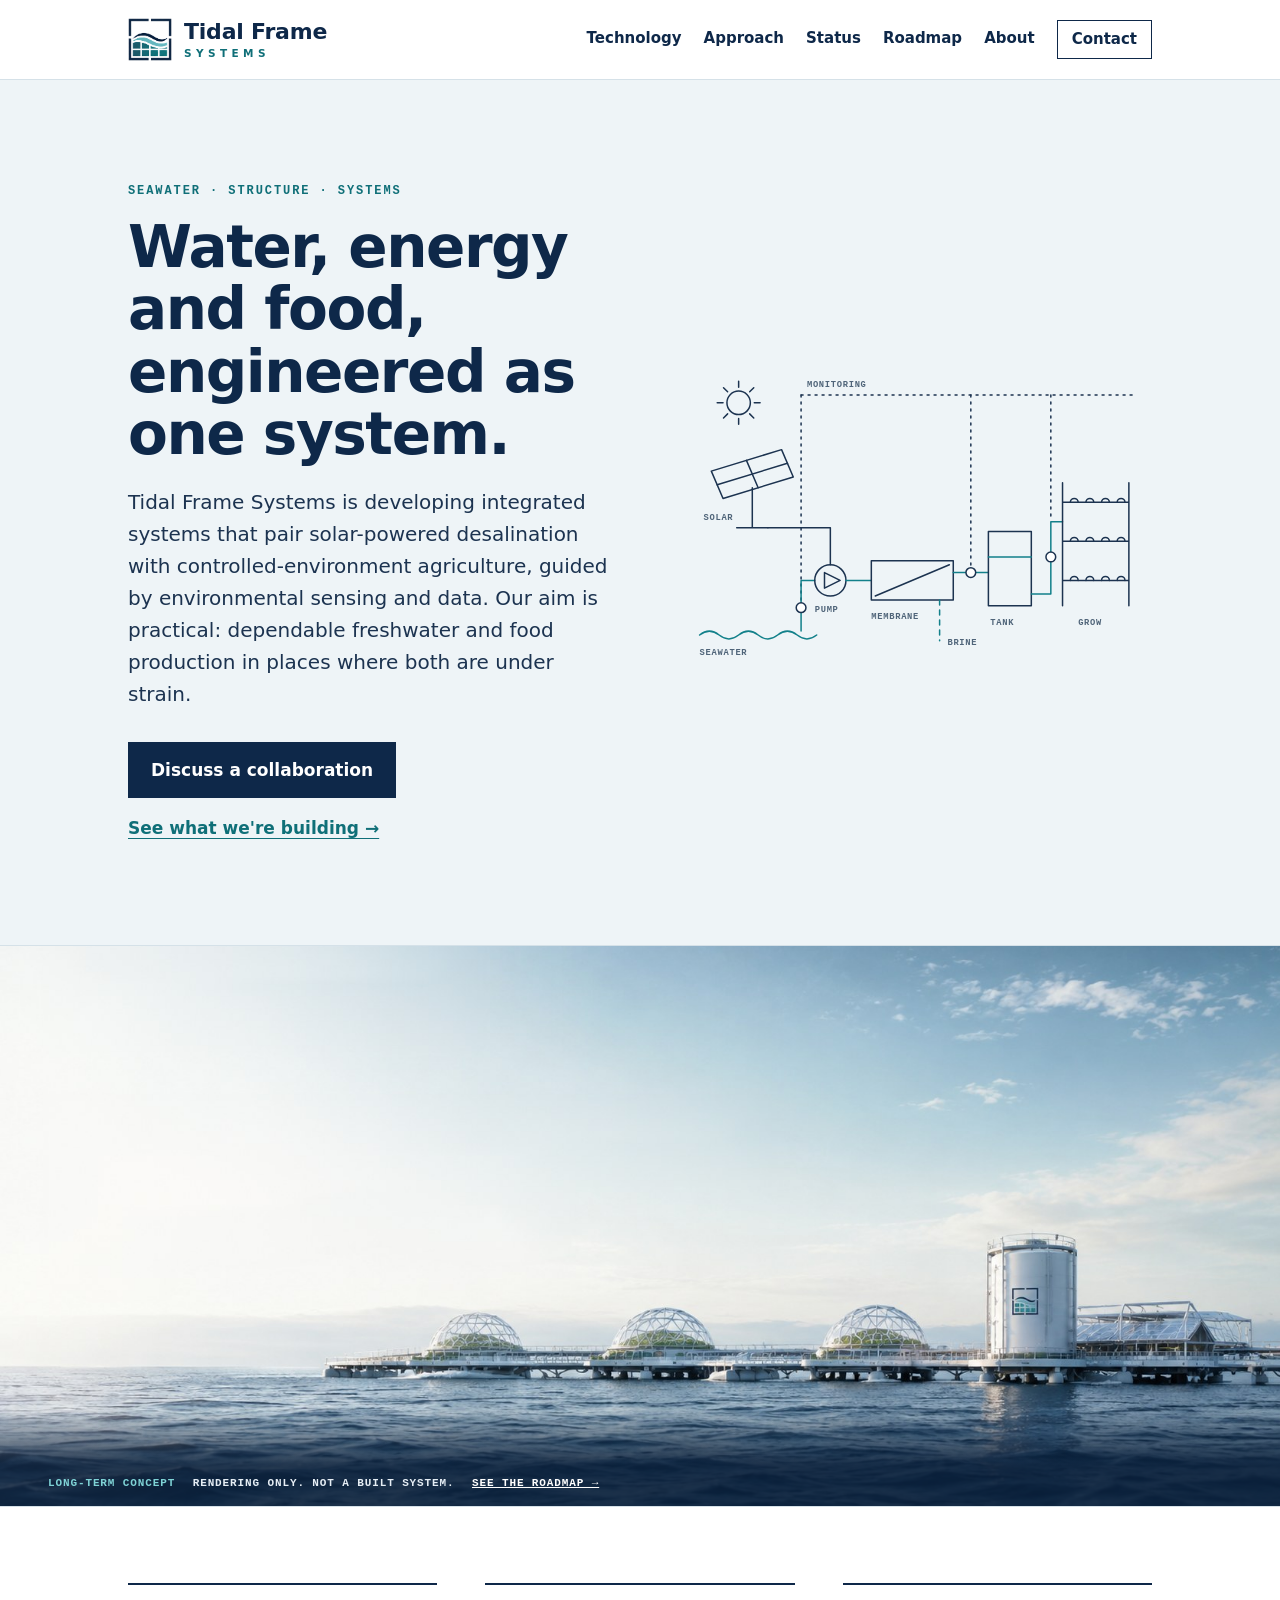
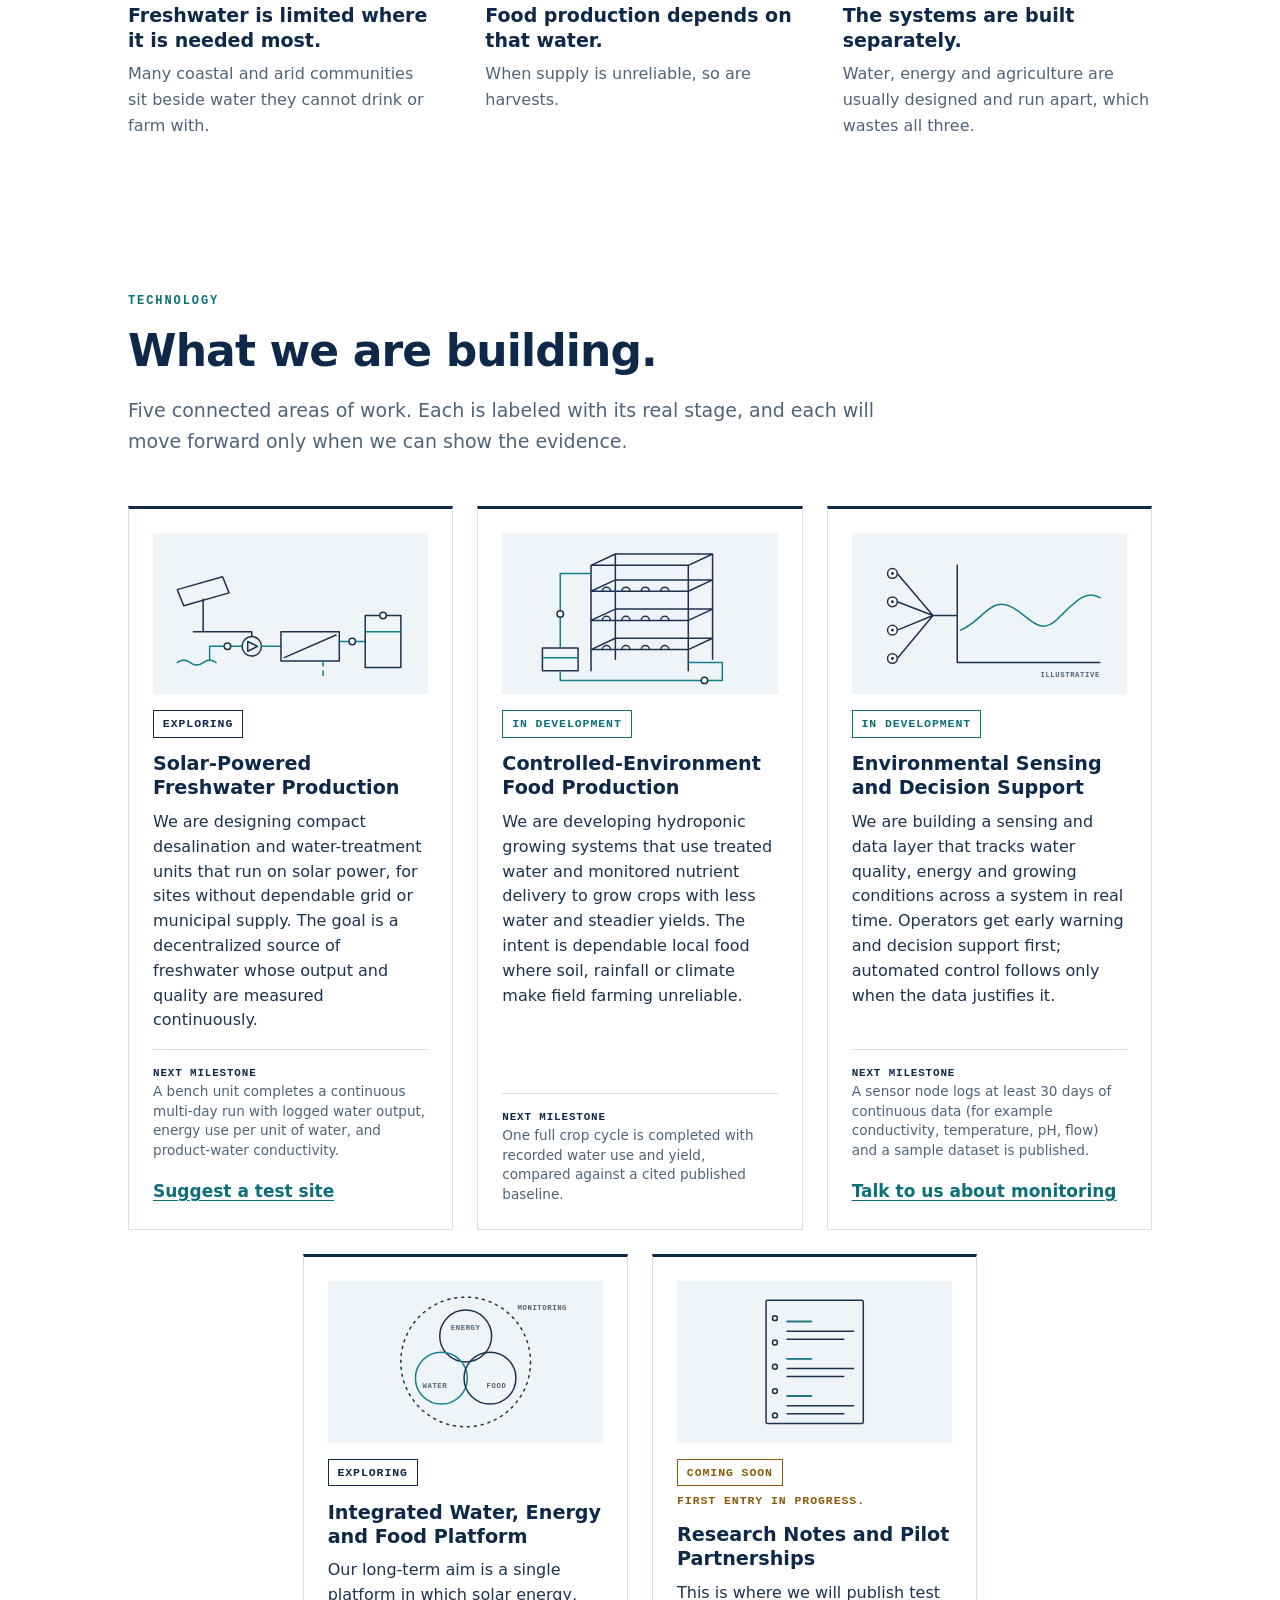
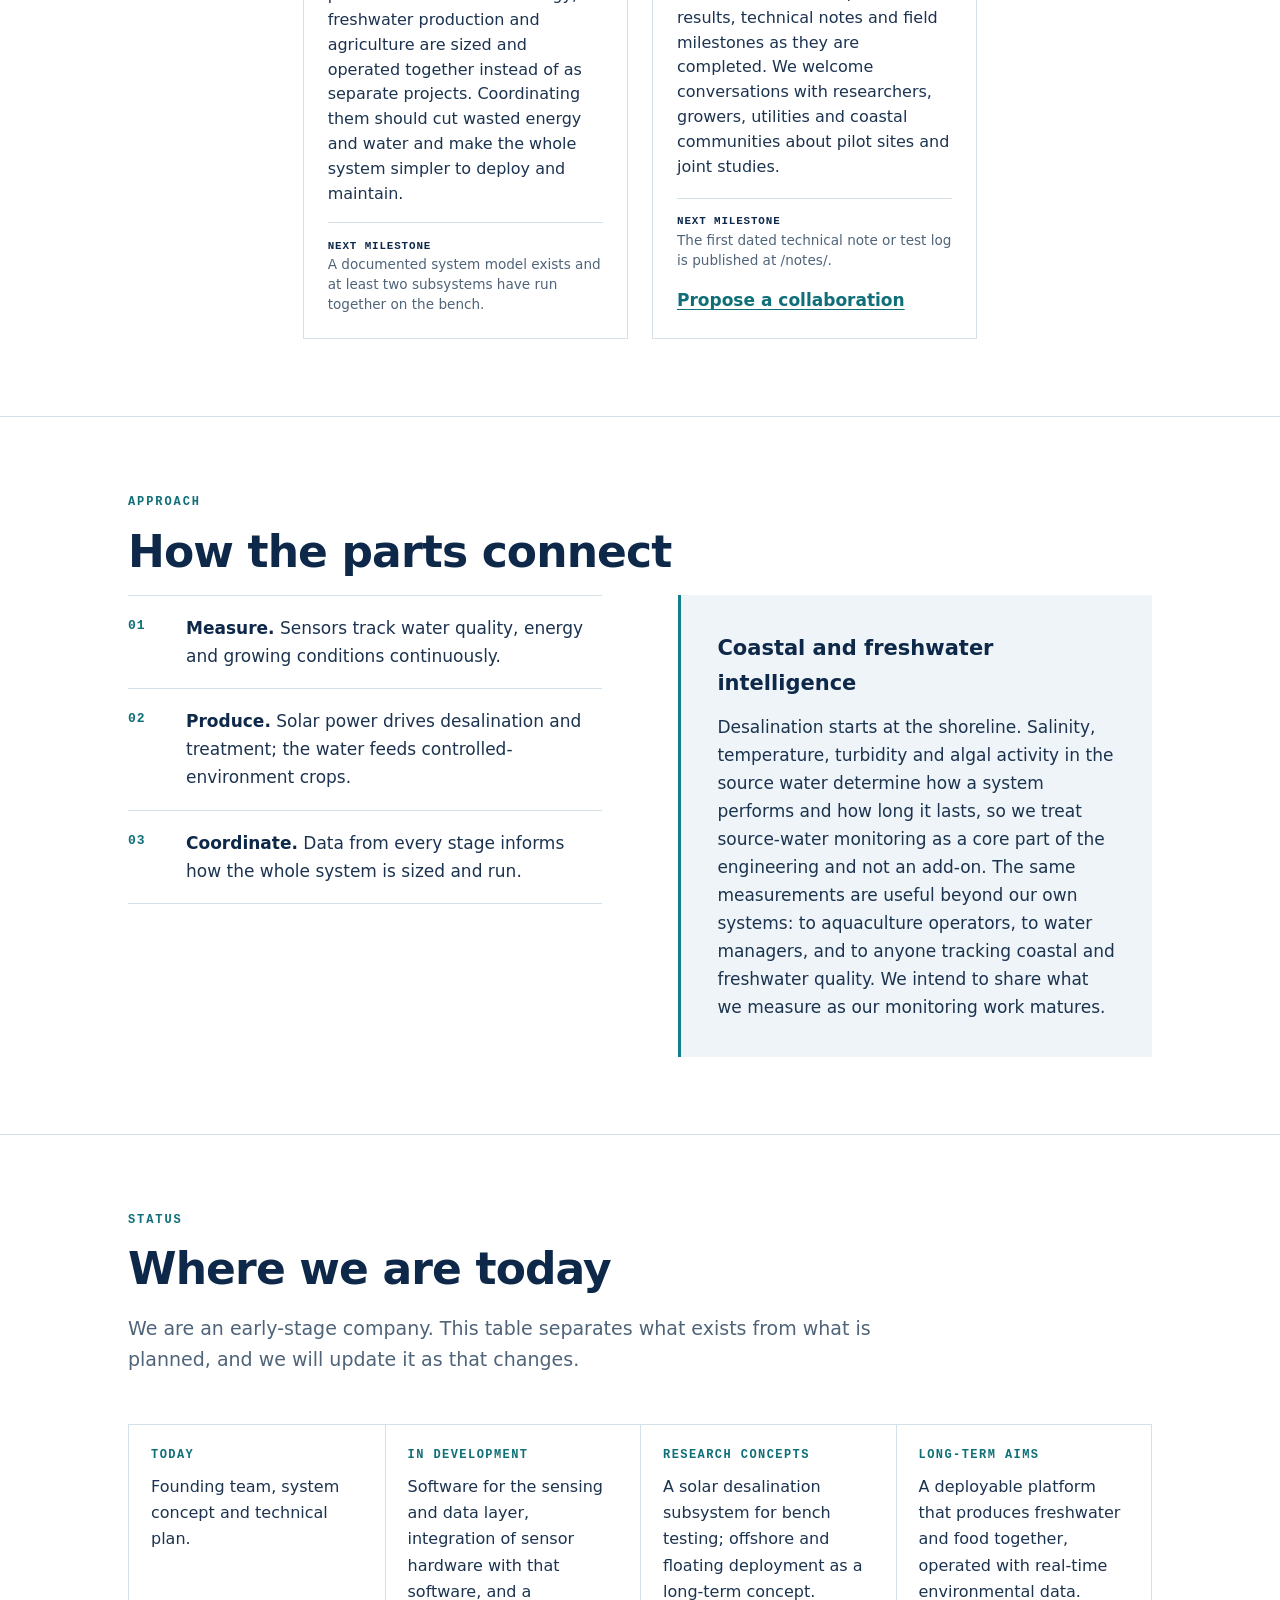
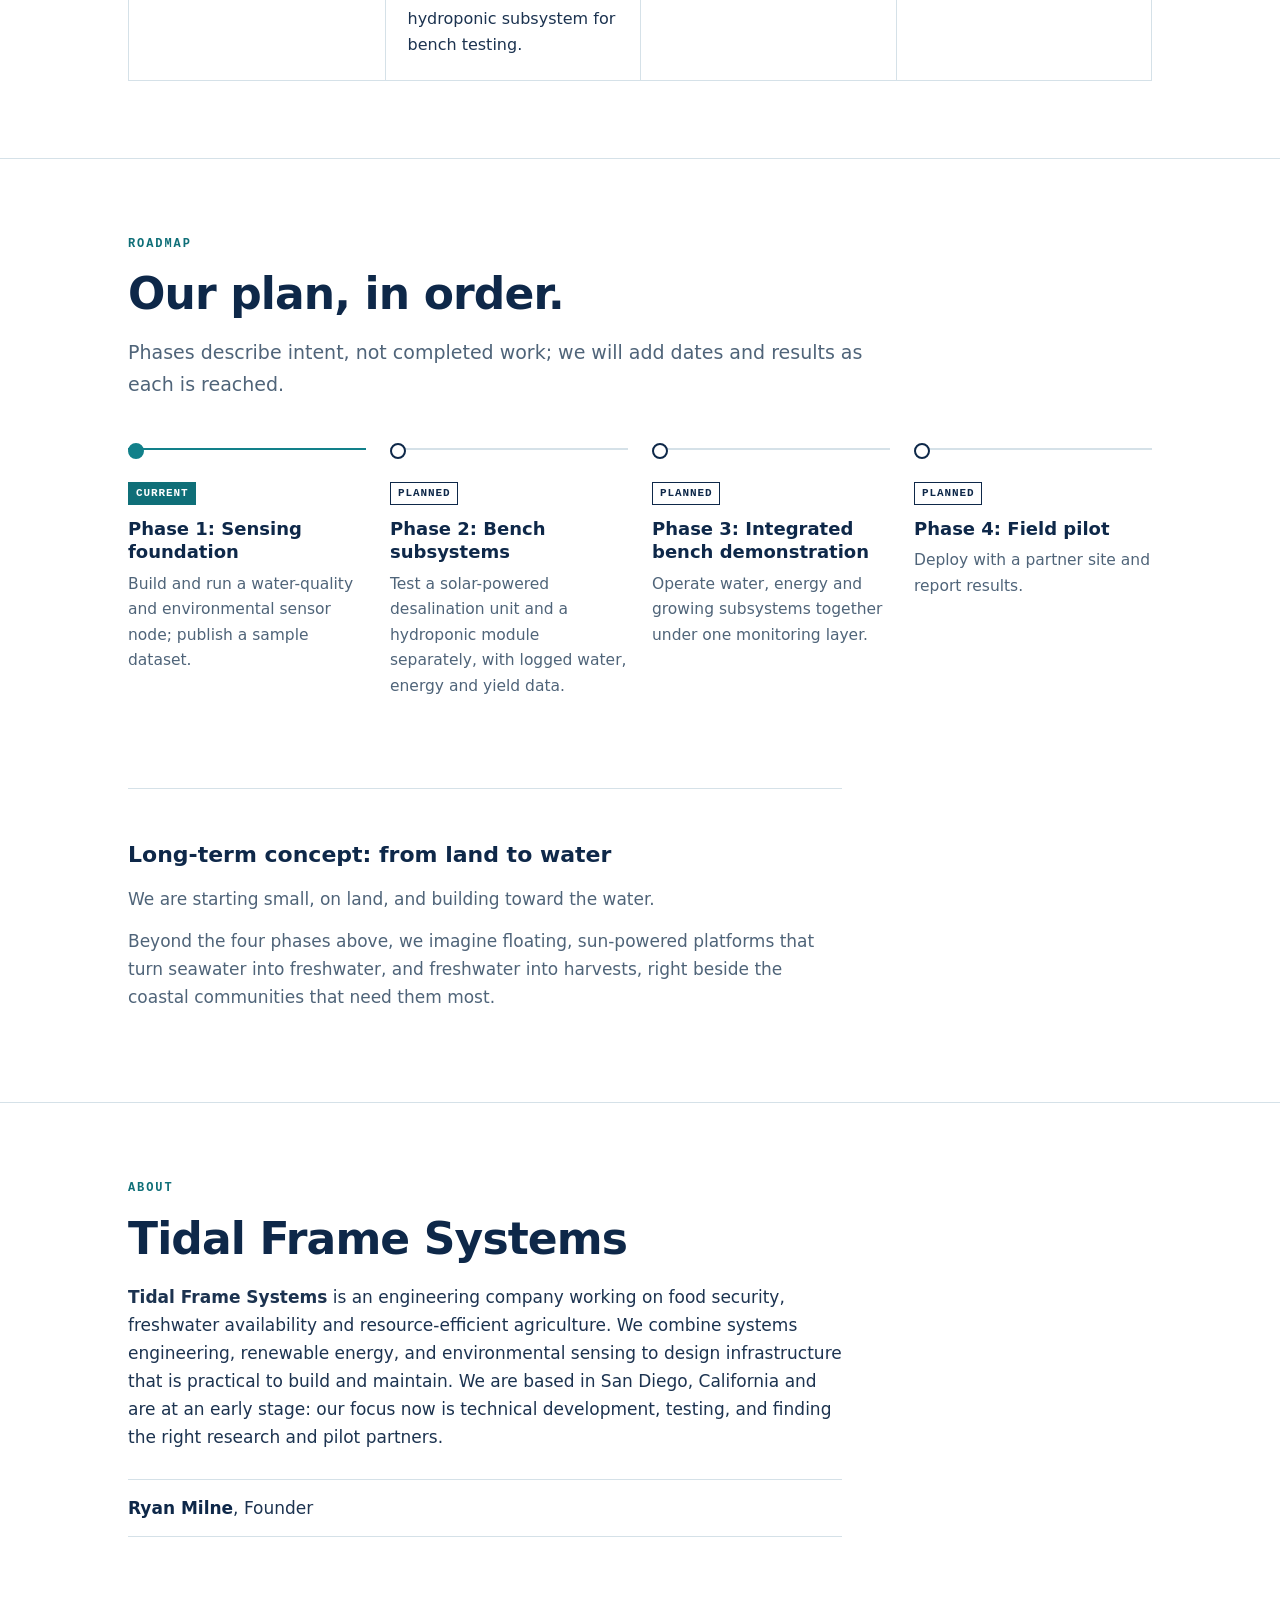
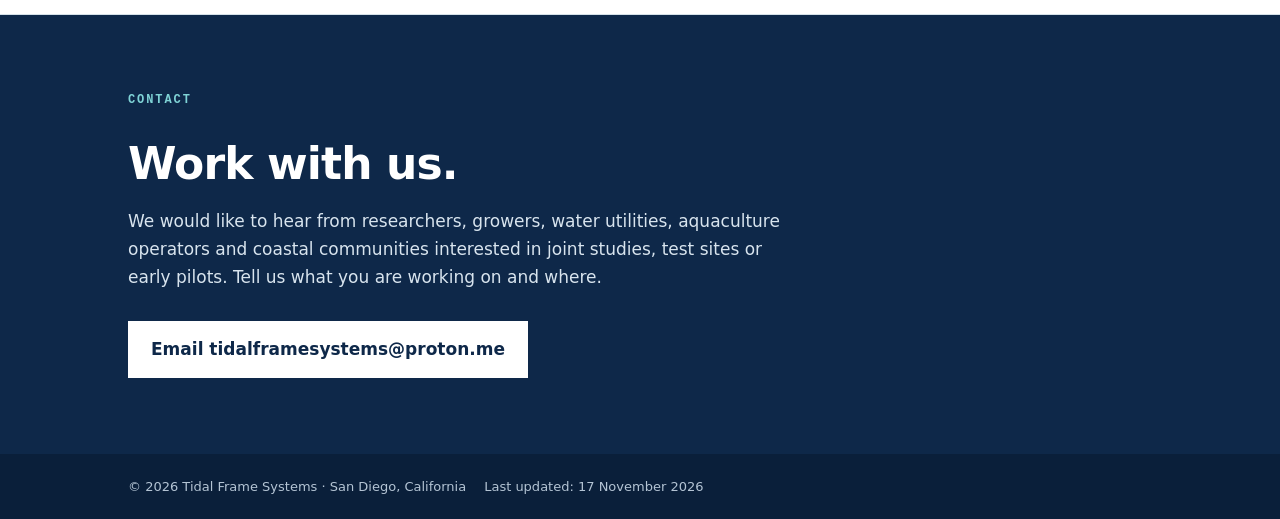
==== commit 17222d00: "Fix stale-CSS mobile breakage; plain status labels; promote concept band - Cache-bust styles.css and" ====
--- a/index.html
+++ b/index.html
@@ -11,8 +11,10 @@
   <meta property="og:title" content="Tidal Frame Systems | Integrated water, energy and food systems">
   <meta property="og:description" content="Tidal Frame Systems is developing solar-powered desalination, controlled-environment agriculture and environmental sensing as one integrated system. Early-stage; open to research and pilot partners.">
   <meta name="twitter:card" content="summary">
-  <link rel="icon" type="image/png" href="assets/favicon.png">
-  <link rel="stylesheet" href="styles.css">
+  <link rel="icon" type="image/png" href="assets/favicon.png?v=20261117">
+  <!-- Safety net: keeps any image or SVG from widening the page, even with a stale cached stylesheet. -->
+  <style>img,svg{max-width:100%;height:auto}html,body{overflow-x:clip}</style>
+  <link rel="stylesheet" href="styles.css?v=20261117">
 </head>
 <body>
   <a class="skip" href="#main">Skip to content</a>
@@ -20,7 +22,7 @@
   <header class="site-header">
     <div class="wrap bar">
       <a class="brand" href="#main" aria-label="Tidal Frame Systems, back to top">
-        <img src="assets/tidalframe-mark.png" alt="" width="44" height="43">
+        <img src="assets/tidalframe-mark.png?v=20261117" alt="" width="44" height="43">
         <span class="brand-text"><strong>Tidal Frame</strong><em>Systems</em></span>
       </a>
       <nav aria-label="Main">
@@ -87,8 +89,16 @@
       </div>
     </section>
 
+    <!-- VISION BAND: concept rendering, captioned as a concept -->
+    <section class="vision-band" aria-label="Long-term concept">
+      <figure>
+        <img src="assets/hero.jpg?v=20261117" alt="Concept rendering of floating platforms at sea, with glass growing domes, a storage tank and solar canopies." width="1672" height="941" decoding="async">
+        <figcaption><span>Long-term concept</span> Rendering only. Not a built system. <a href="#roadmap">See the roadmap →</a></figcaption>
+      </figure>
+    </section>
+
     <!-- PROBLEM -->
-    <section class="section" aria-labelledby="problem-title">
+    <section class="section problem" aria-labelledby="problem-title">
       <div class="wrap">
         <h2 class="visually-hidden" id="problem-title">The problem</h2>
         <ul class="problem-list">
@@ -108,7 +118,7 @@
 
         <div class="card-grid">
           <!-- A. Sustainable Water -->
-          <article class="tech-card" data-status="coming-soon" aria-labelledby="card-water-title">
+          <article class="tech-card" data-status="exploring" aria-labelledby="card-water-title">
             <figure class="tech-card__figure">
               <svg class="dg" viewBox="0 0 320 180" role="img" aria-label="Line diagram of a solar panel powering a pump and membrane unit that fills a freshwater tank, with sensor points marked.">
                 <polygon points="20,60 76,44 84,64 28,80"/>
@@ -129,7 +139,7 @@
                 <circle cx="274" cy="92" r="4" class="s"/>
               </svg>
             </figure>
-            <p class="tech-card__status">Coming soon</p>
+            <p class="tech-card__status">Exploring</p>
             <h3 class="tech-card__title" id="card-water-title">Solar-Powered Freshwater Production</h3>
             <p class="tech-card__body">We are designing compact desalination and water-treatment units that run on solar power, for sites without dependable grid or municipal supply. The goal is a decentralized source of freshwater whose output and quality are measured continuously.</p>
             <p class="tech-card__milestone"><b>Next milestone</b>A bench unit completes a continuous multi-day run with logged water output, energy use per unit of water, and product-water conductivity.</p>
@@ -137,7 +147,7 @@
           </article>
 
           <!-- B. Intelligent Agriculture -->
-          <article class="tech-card" data-status="coming-soon" aria-labelledby="card-agri-title">
+          <article class="tech-card" data-status="in-development" aria-labelledby="card-agri-title">
             <figure class="tech-card__figure">
               <svg class="dg" viewBox="0 0 320 180" role="img" aria-label="Line drawing of a three-tier hydroponic rack with a recirculating water loop.">
                 <path d="M100 30V160M220 30V160M130 16V146M250 16V146M100 30H220L250 16H130Z"/>
@@ -151,14 +161,14 @@
                 <circle cx="240" cy="172" r="4" class="s"/>
               </svg>
             </figure>
-            <p class="tech-card__status">Coming soon-ish</p>
+            <p class="tech-card__status">In development</p>
             <h3 class="tech-card__title" id="card-agri-title">Controlled-Environment Food Production</h3>
             <p class="tech-card__body">We are developing hydroponic growing systems that use treated water and monitored nutrient delivery to grow crops with less water and steadier yields. The intent is dependable local food where soil, rainfall or climate make field farming unreliable.</p>
             <p class="tech-card__milestone"><b>Next milestone</b>One full crop cycle is completed with recorded water use and yield, compared against a cited published baseline.</p>
           </article>
 
           <!-- C. AI and Environmental Intelligence -->
-          <article class="tech-card" data-status="coming-soon" aria-labelledby="card-sensing-title">
+          <article class="tech-card" data-status="in-development" aria-labelledby="card-sensing-title">
             <figure class="tech-card__figure">
               <svg class="dg" viewBox="0 0 320 180" role="img" aria-label="Schematic of four sensor nodes sending readings to a single monitoring trace. Illustrative, not measured data.">
                 <path d="M46 40L90 92M46 75L90 92M46 110L90 92M46 145L90 92M90 92H120"/>
@@ -175,7 +185,7 @@
                 <text x="296" y="168" text-anchor="end">ILLUSTRATIVE</text>
               </svg>
             </figure>
-            <p class="tech-card__status">Coming eventually</p>
+            <p class="tech-card__status">In development</p>
             <h3 class="tech-card__title" id="card-sensing-title">Environmental Sensing and Decision Support</h3>
             <p class="tech-card__body">We are building a sensing and data layer that tracks water quality, energy and growing conditions across a system in real time. Operators get early warning and decision support first; automated control follows only when the data justifies it.</p>
             <p class="tech-card__milestone"><b>Next milestone</b>A sensor node logs at least 30 days of continuous data (for example conductivity, temperature, pH, flow) and a sample dataset is published.</p>
@@ -183,7 +193,7 @@
           </article>
 
           <!-- D. Integrated Resource Systems -->
-          <article class="tech-card" data-status="coming-soon" aria-labelledby="card-platform-title">
+          <article class="tech-card" data-status="exploring" aria-labelledby="card-platform-title">
             <figure class="tech-card__figure">
               <svg class="dg" viewBox="0 0 320 180" role="img" aria-label="Block diagram of three linked loops for energy, water and food inside a monitoring ring.">
                 <circle cx="160" cy="90" r="80" class="bus"/>
@@ -196,7 +206,7 @@
                 <text x="224" y="26">MONITORING</text>
               </svg>
             </figure>
-            <p class="tech-card__status">Coming after a lot more coffee</p>
+            <p class="tech-card__status">Exploring</p>
             <h3 class="tech-card__title" id="card-platform-title">Integrated Water, Energy and Food Platform</h3>
             <p class="tech-card__body">Our long-term aim is a single platform in which solar energy, freshwater production and agriculture are sized and operated together instead of as separate projects. Coordinating them should cut wasted energy and water and make the whole system simpler to deploy and maintain.</p>
             <p class="tech-card__milestone"><b>Next milestone</b>A documented system model exists and at least two subsystems have run together on the bench.</p>
@@ -218,7 +228,10 @@
                 <path d="M126 40H156M126 86H156M126 132H156" class="w"/>
               </svg>
             </figure>
-            <p class="tech-card__status">Coming before the heat death of the universe</p>
+            <div class="tech-card__status-row">
+              <p class="tech-card__status">Coming soon</p>
+              <p class="tech-card__status-note">First entry in progress.</p>
+            </div>
             <h3 class="tech-card__title" id="card-notes-title">Research Notes and Pilot Partnerships</h3>
             <p class="tech-card__body">This is where we will publish test results, technical notes and field milestones as they are completed. We welcome conversations with researchers, growers, utilities and coastal communities about pilot sites and joint studies.</p>
             <p class="tech-card__milestone"><b>Next milestone</b>The first dated technical note or test log is published at /notes/.</p>
@@ -256,15 +269,15 @@
         <div class="status-grid">
           <div class="status-col">
             <h3>Today</h3>
-            <p>Founding team, system concept and technical plan. Hardware and software integration is underway, with current work focused on software development.</p>
+            <p>Founding team, system concept and technical plan.</p>
           </div>
           <div class="status-col">
             <h3>In development</h3>
-            <p>Hardware and software integration across the five technology areas above, led by software development.</p>
+            <p>Software for the sensing and data layer, integration of sensor hardware with that software, and a hydroponic subsystem for bench testing.</p>
           </div>
           <div class="status-col">
             <h3>Research concepts</h3>
-            <p>Offshore and floating deployment, shown as a long-term concept in the roadmap below.</p>
+            <p>A solar desalination subsystem for bench testing; offshore and floating deployment as a long-term concept.</p>
           </div>
           <div class="status-col">
             <h3>Long-term aims</h3>
@@ -293,10 +306,6 @@
             <p>We are starting small, on land, and building toward the water.</p>
             <p>Beyond the four phases above, we imagine floating, sun-powered platforms that turn seawater into freshwater, and freshwater into harvests, right beside the coastal communities that need them most.</p>
           </div>
-          <figure>
-            <img src="assets/hero.jpg" alt="Concept rendering of floating platforms at sea, with glass growing domes, a storage tank and solar canopies." width="1672" height="941" loading="lazy" decoding="async">
-            <figcaption>Concept rendering. Not a built system.</figcaption>
-          </figure>
         </div>
       </div>
     </section>
--- a/styles.css
+++ b/styles.css
@@ -42,7 +42,7 @@
 
 /* Shared section pieces */
 section{border-bottom:1px solid var(--rule)}
-.section{padding-top:clamp(56px,8vw,104px);padding-bottom:clamp(56px,8vw,104px)}
+.section{padding-top:clamp(48px,6vw,88px);padding-bottom:clamp(48px,6vw,88px)}
 .eyebrow{margin:0 0 16px;font:600 12px/1.4 var(--mono);letter-spacing:.16em;text-transform:uppercase;color:var(--teal-ink)}
 h1,h2,h3{color:var(--navy);font-weight:600}
 h2{margin:0 0 18px;font-size:clamp(28px,3.6vw,44px);letter-spacing:-.02em;line-height:1.15;max-width:20em}
@@ -70,7 +70,22 @@
 .hero-actions{display:flex;flex-wrap:wrap;align-items:center;gap:16px 26px}
 .hero-figure{margin:0}
 
-/* Problem */
+/* Vision band: concept rendering directly under the hero */
+.vision-band{border-bottom:0;background:var(--navy)}
+.vision-band figure{margin:0;position:relative}
+.vision-band img{display:block;width:100%;height:clamp(240px,48vw,560px);object-fit:cover;object-position:60% 60%}
+/* Caption: solid 86% navy behind the text (>=4.5:1 for both caption colors over any part of the image),
+   with the soft fade moved into a strip above it. */
+.vision-band figcaption{position:absolute;left:0;right:0;bottom:0;padding:10px var(--gutter) 14px;
+  background:rgba(10,31,58,.86);color:#e6eef5;
+  font:600 11px/1.5 var(--mono);letter-spacing:.08em;text-transform:uppercase}
+.vision-band figcaption::before{content:"";position:absolute;left:0;right:0;bottom:100%;height:56px;
+  background:linear-gradient(rgba(10,31,58,0),rgba(10,31,58,.86));pointer-events:none}
+.vision-band figcaption span{color:#7fd3d6;margin-right:10px}
+.vision-band figcaption a{color:#fff;margin-left:10px}
+
+/* Problem: reads as part of the intro */
+.problem{border-top:1px solid var(--rule);border-bottom:0}
 .problem-list{list-style:none;margin:0;padding:0;display:grid;grid-template-columns:repeat(3,minmax(0,1fr));gap:clamp(24px,4vw,48px)}
 .problem-list li{border-top:2px solid var(--navy);padding-top:18px;color:var(--muted);font-size:16px}
 .problem-list strong{display:block;color:var(--navy);font-size:19px;line-height:1.3;margin-bottom:8px}
@@ -83,11 +98,14 @@
   border-top:3px solid var(--deep);padding:1.5rem;color:var(--ink);font-family:var(--sans)}
 .tech-card__figure{margin:0 0 1rem;aspect-ratio:16/9;background:var(--paper);display:grid;place-items:center;padding:.5rem}
 .tech-card__figure svg,.tech-card__figure img{width:100%;height:100%;object-fit:contain}
-.tech-card__status{align-self:flex-start;max-width:100%;font:600 .72rem/1.4 var(--mono);letter-spacing:.08em;text-transform:uppercase;
+.tech-card__status{align-self:flex-start;white-space:nowrap;font:600 .72rem/1.4 var(--mono);letter-spacing:.08em;text-transform:uppercase;
   padding:.3rem .55rem;border:1px solid currentColor;margin:0 0 .9rem}
 .tech-card[data-status="exploring"] .tech-card__status{color:var(--deep)}
 .tech-card[data-status="in-development"] .tech-card__status{color:var(--teal-ink)}
 .tech-card[data-status="coming-soon"] .tech-card__status{color:var(--amber)}
+.tech-card__status-row{display:flex;flex-wrap:wrap;align-items:center;gap:.4rem .75rem;margin-bottom:.9rem}
+.tech-card__status-row .tech-card__status{margin:0}
+.tech-card__status-note{margin:0;font:600 .72rem/1.4 var(--mono);letter-spacing:.08em;text-transform:uppercase;color:var(--amber)}
 .tech-card__title{font-size:1.2rem;line-height:1.25;margin:0 0 .6rem}
 .tech-card__body{margin:0 0 1rem;line-height:1.55;font-size:16px}
 .tech-card__milestone{margin:auto 0 0;padding-top:.9rem;border-top:1px solid var(--rule);font-size:.85rem;line-height:1.45;color:var(--muted)}
@@ -125,11 +143,9 @@
 .stepper li.is-current{border-top-color:var(--teal)}
 .stepper li.is-current::before{background:var(--teal);border-color:var(--teal)}
 .concept{display:grid;grid-template-columns:minmax(0,.9fr) minmax(0,1.1fr);gap:clamp(24px,4vw,56px);align-items:center;margin-top:clamp(48px,7vw,88px);padding-top:clamp(32px,4vw,48px);border-top:1px solid var(--rule)}
+.concept{grid-template-columns:1fr;max-width:42em}
 .concept h3{margin:0 0 12px;font-size:22px}
 .concept p{margin:0 0 14px;color:var(--muted)}
-.concept figure{margin:0}
-.concept img{display:block;width:100%;aspect-ratio:16/9;object-fit:cover}
-.concept figcaption{margin-top:8px;font:600 11px/1.5 var(--mono);letter-spacing:.06em;text-transform:uppercase;color:var(--muted)}
 
 /* About */
 .about p{max-width:42em;margin:0 0 18px}
@@ -160,6 +176,16 @@
   .stepper{grid-template-columns:repeat(2,minmax(0,1fr));row-gap:36px}
 }
 @media(max-width:640px){
+  /* nav: one row that scrolls sideways instead of wrapping */
+  .bar{flex-wrap:nowrap;flex-direction:column;align-items:flex-start;gap:10px}
+  .bar nav{flex-wrap:nowrap;overflow-x:auto;width:100%;gap:18px;padding-bottom:4px;
+    scrollbar-width:none;-webkit-overflow-scrolling:touch}
+  .bar nav::-webkit-scrollbar{display:none}
+  .bar nav a{white-space:nowrap;flex:0 0 auto}
+  /* tighter rhythm */
+  .section{padding-top:44px;padding-bottom:44px}
+  .hero-grid{padding-top:40px;padding-bottom:40px}
+  .tech-card__figure{aspect-ratio:2/1}
   .problem-list,.card-grid,.status-grid{grid-template-columns:1fr}
   .status-col{border-left:0;border-top:1px solid var(--rule)}
   .status-col:first-child{border-top:0}
